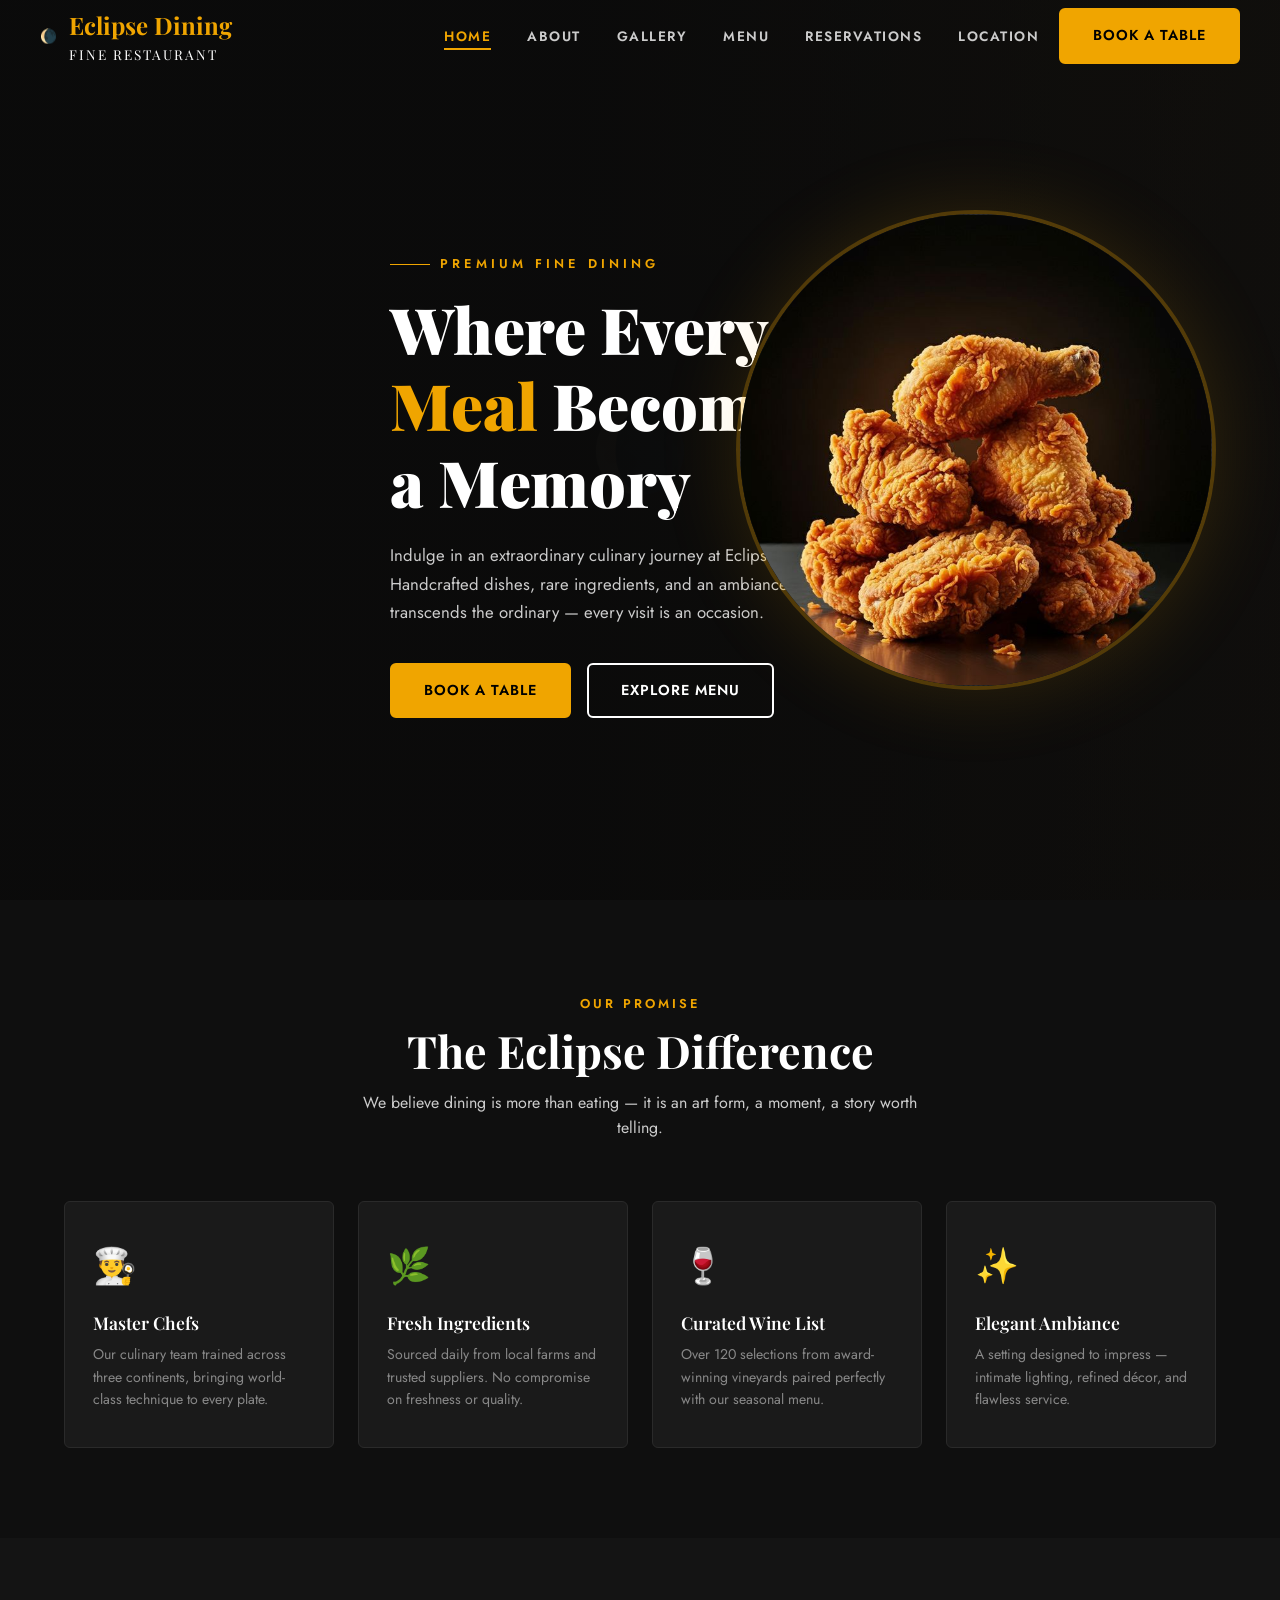
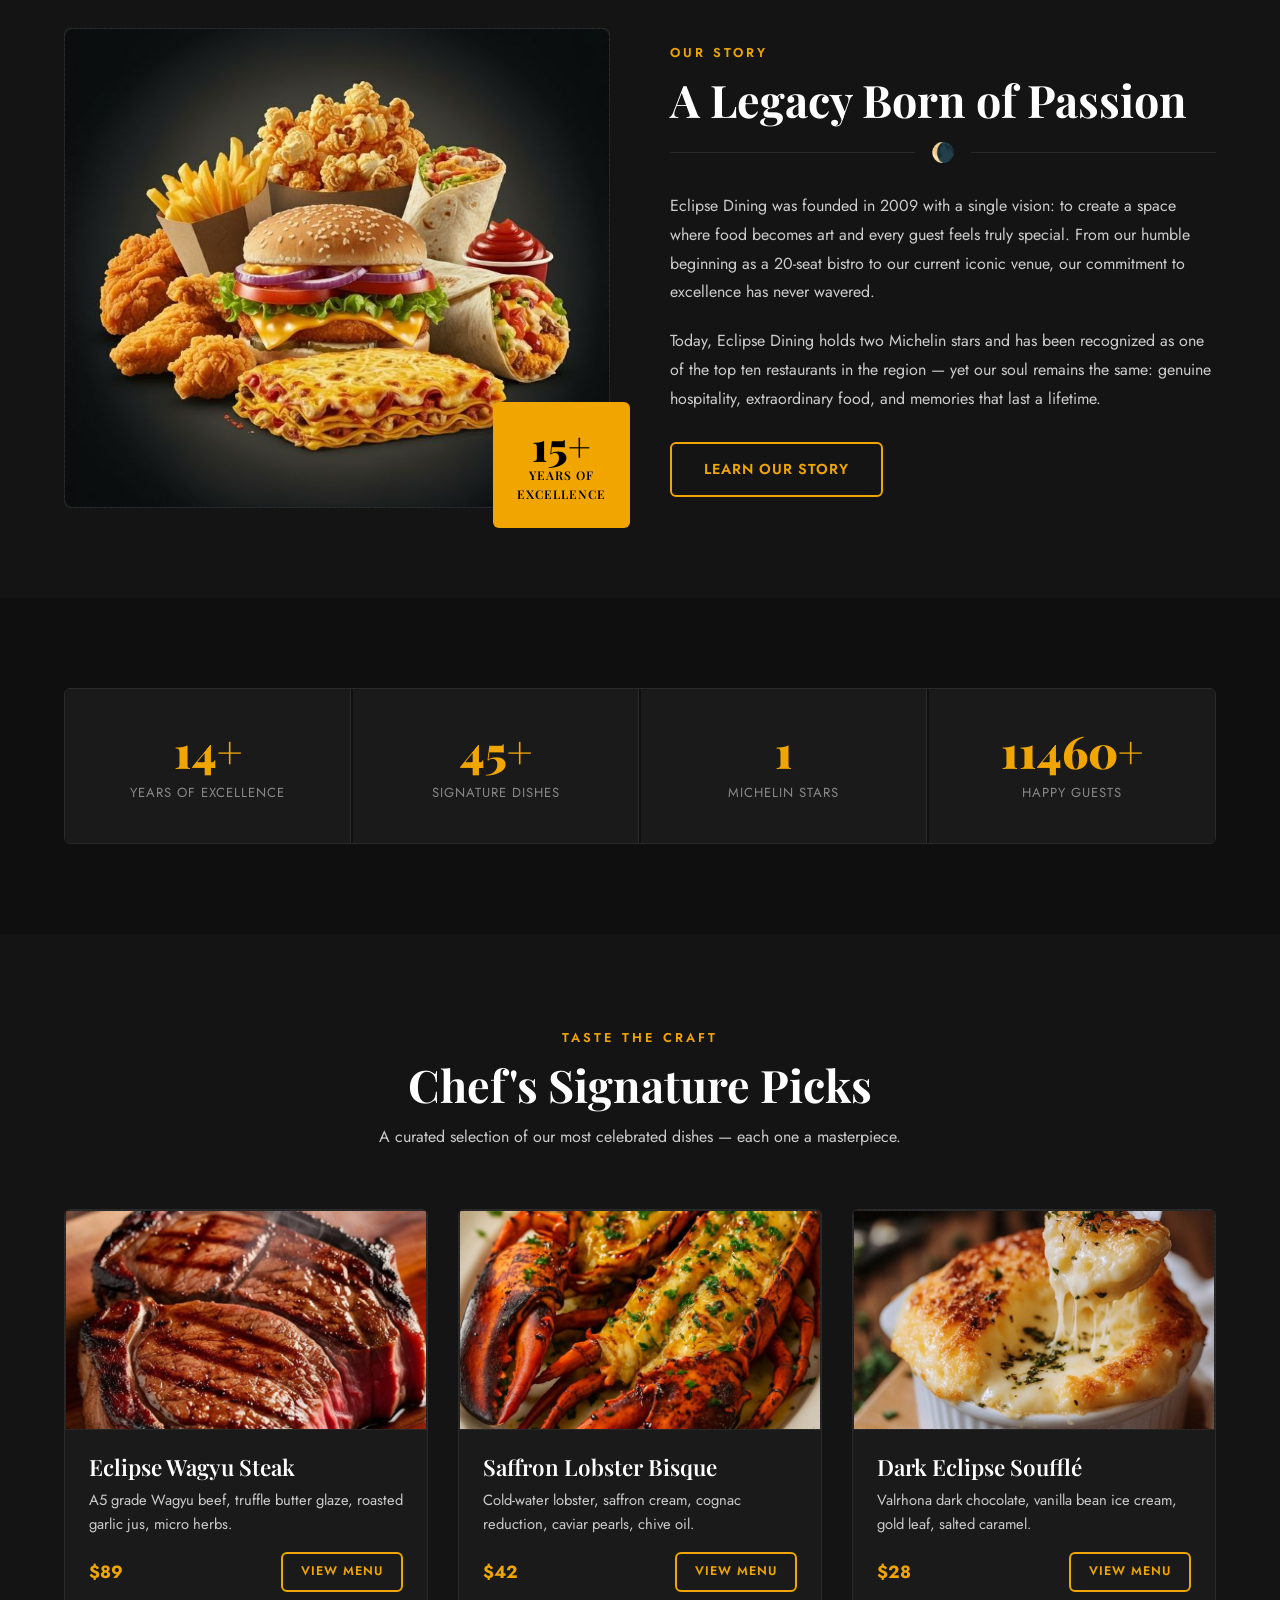
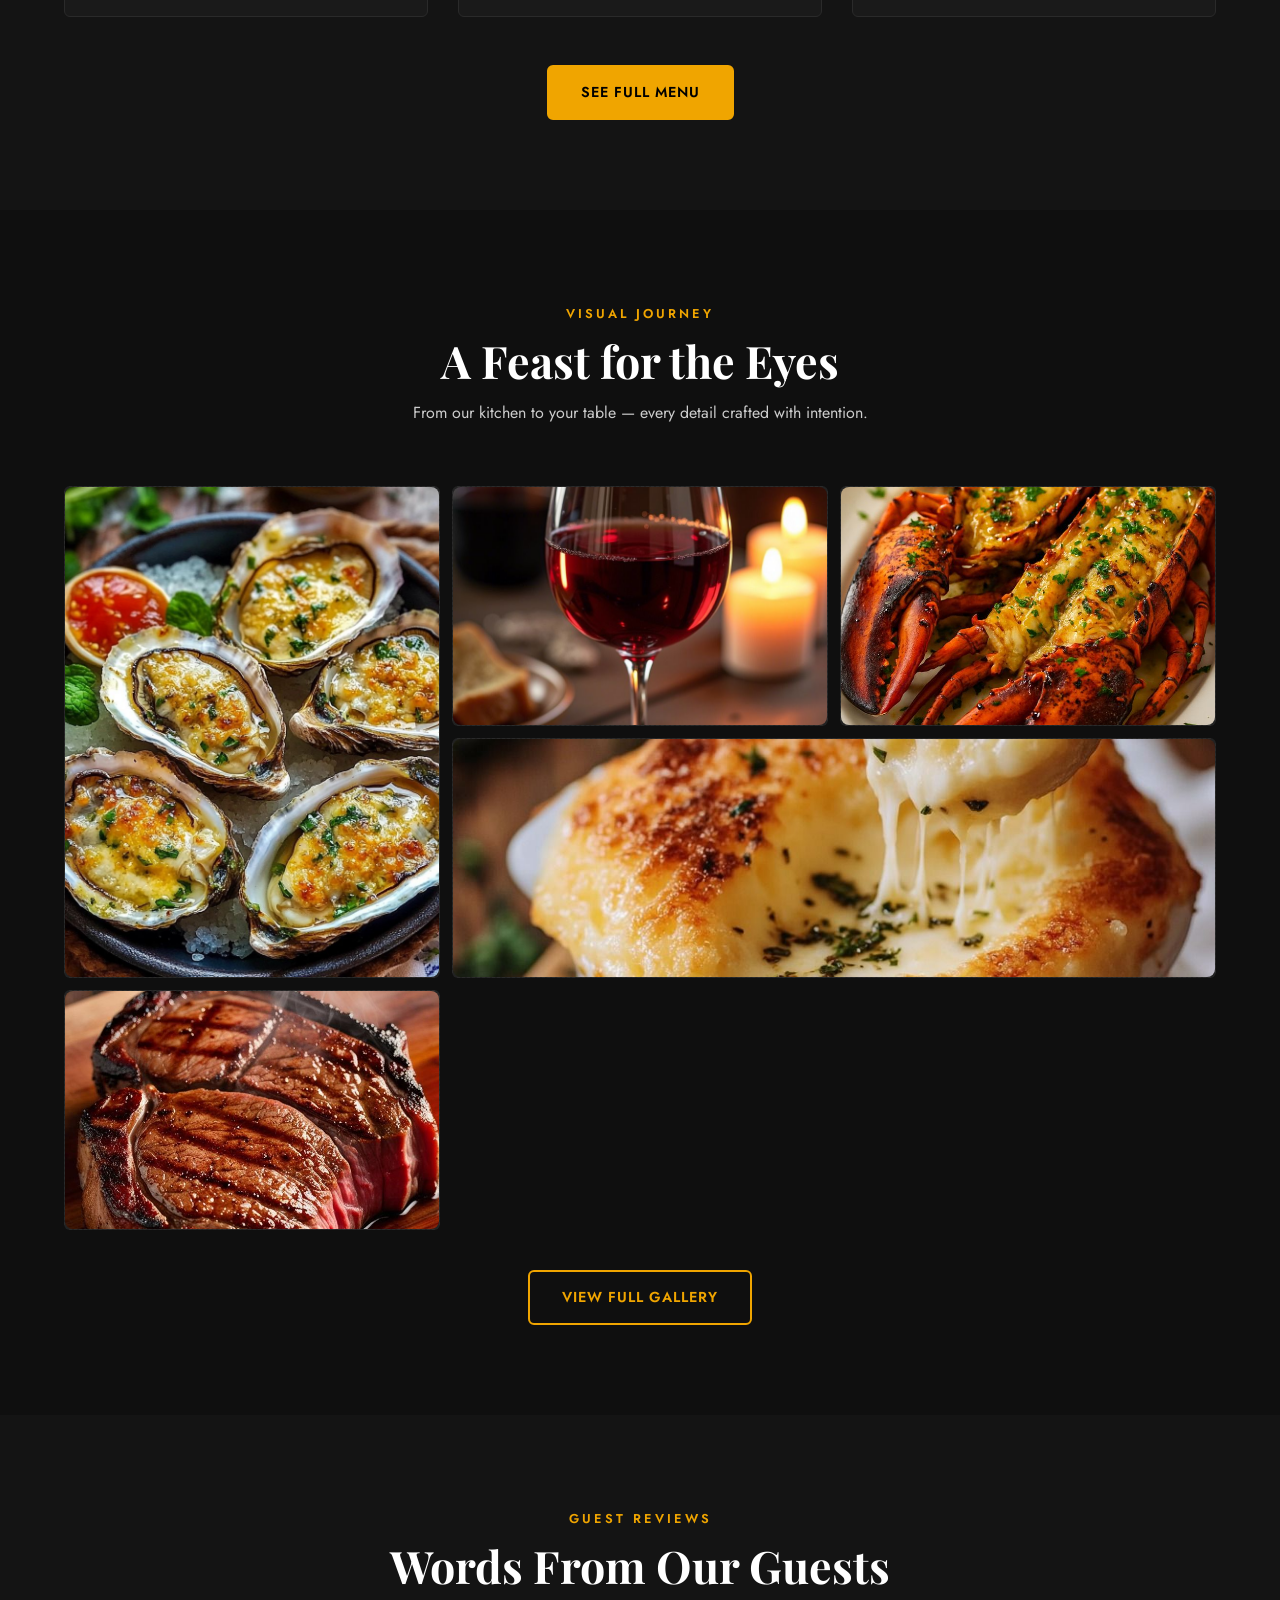
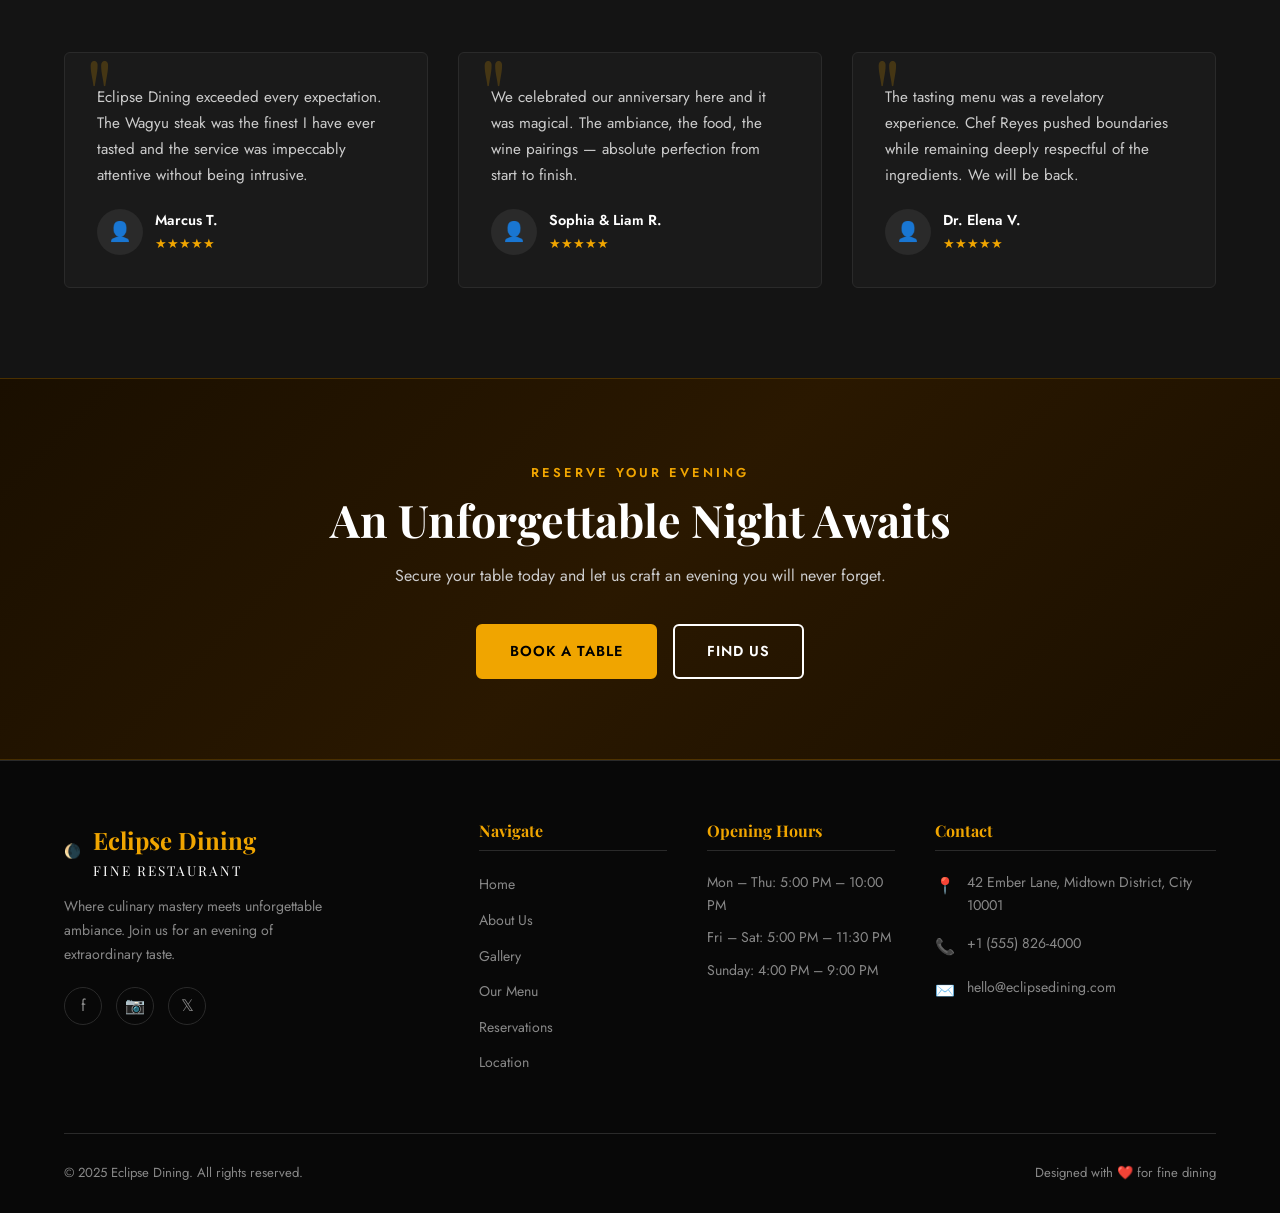
==== index.html @ 28f2796c "Add files via upload" ====
<!DOCTYPE html>
<html lang="en">
<head>
  <meta charset="UTF-8" />
  <meta name="viewport" content="width=device-width, initial-scale=1.0" />
  <title>Eclipse Dining — Fine Dining Experience</title>
  <link rel="stylesheet" href="style.css" />
</head>
<body>

  <!-- ── NAVBAR ── -->
  <nav class="navbar">
    <div class="nav-logo">
      <span class="nav-logo-icon">🌘</span>
      <div>
        Eclipse Dining
        <span>Fine Restaurant</span>
      </div>
    </div>
    <ul class="nav-links">
      <li><a href="index.html">Home</a></li>
      <li><a href="about.html">About</a></li>
      <li><a href="gallery.html">Gallery</a></li>
      <li><a href="menu.html">Menu</a></li>
      <li><a href="reservation.html">Reservations</a></li>
      <li><a href="location.html">Location</a></li>
    </ul>
    <a href="reservation.html" class="btn btn-primary nav-cta">Book a Table</a>
    <button class="hamburger" aria-label="Menu">
      <span></span><span></span><span></span>
    </button>
  </nav>

  <!-- Mobile Menu -->
  <div class="mobile-menu">
    <a href="index.html">Home</a>
    <a href="about.html">About Us</a>
    <a href="gallery.html">Gallery</a>
    <a href="menu.html">Menu</a>
    <a href="reservation.html">Reservations</a>
    <a href="location.html">Location & Hours</a>
  </div>

  <!-- ── HERO ── -->
  <section class="hero">
    <div class="hero-bg-placeholder">🌘</div>
    <div class="hero-bg"></div>
    <div class="container">
      <div class="hero-content">
        <div class="hero-tag">Premium Fine Dining</div>
        <h1>
          Where Every<br>
          <em>Meal</em> Becomes<br>
          a Memory
        </h1>
        <p>
          Indulge in an extraordinary culinary journey at Eclipse Dining.
          Handcrafted dishes, rare ingredients, and an ambiance that transcends
          the ordinary — every visit is an occasion.
        </p>
        <div class="hero-btns">
          <a href="reservation.html" class="btn btn-primary">Book a Table</a>
          <a href="menu.html" class="btn btn-outline">Explore Menu</a>
        </div>
      </div>
    </div>
    <!-- Hero food image placeholder -->
    <div class="hero-food-img">
      <div class="img-placeholder">
        <img src="Images/6Pc Wings.jpg" alt="Hero Food Image" style="width:100%;height:100%;object-fit:cover;border-radius:8px;">
      </div>
    </div>
  </section>

  <!-- ── WHY CHOOSE US ── -->
  <section class="section">
    <div class="container">
      <div class="section-header">
        <span class="section-tag">Our Promise</span>
        <h2>The Eclipse Difference</h2>
        <p>We believe dining is more than eating — it is an art form, a moment, a story worth telling.</p>
      </div>
      <div class="grid-4">
        <div class="feature-box fade-in" data-delay="0">
          <div class="feature-icon">👨‍🍳</div>
          <h3>Master Chefs</h3>
          <p>Our culinary team trained across three continents, bringing world-class technique to every plate.</p>
        </div>
        <div class="feature-box fade-in" data-delay="100">
          <div class="feature-icon">🌿</div>
          <h3>Fresh Ingredients</h3>
          <p>Sourced daily from local farms and trusted suppliers. No compromise on freshness or quality.</p>
        </div>
        <div class="feature-box fade-in" data-delay="200">
          <div class="feature-icon">🍷</div>
          <h3>Curated Wine List</h3>
          <p>Over 120 selections from award-winning vineyards paired perfectly with our seasonal menu.</p>
        </div>
        <div class="feature-box fade-in" data-delay="300">
          <div class="feature-icon">✨</div>
          <h3>Elegant Ambiance</h3>
          <p>A setting designed to impress — intimate lighting, refined décor, and flawless service.</p>
        </div>
      </div>
    </div>
  </section>

  <!-- ── ABOUT STRIP ── -->
  <section class="section section-alt">
    <div class="container">
      <div class="grid-2">
        <div class="about-img-wrap fade-in">
          <div class="about-img-main">
            <div class="img-placeholder" style="height:100%;">
              <img src="Images/download.jpg" alt="Our Story Image" style="width:100%;height:100%;object-fit:cover;border-radius:8px;">
            </div>
          </div>
          <div class="about-img-badge">
            <div class="num">15+</div>
            <div class="lbl">Years of<br>Excellence</div>
          </div>
        </div>
        <div class="fade-in" data-delay="150">
          <span class="section-tag">Our Story</span>
          <h2>A Legacy Born of Passion</h2>
          <div class="divider"><div class="divider-line"></div><div class="divider-icon">🌘</div><div class="divider-line"></div></div>
          <p style="color:var(--text-light);margin-bottom:20px;line-height:1.8;">
            Eclipse Dining was founded in 2009 with a single vision: to create a space where food
            becomes art and every guest feels truly special. From our humble beginning as a 20-seat
            bistro to our current iconic venue, our commitment to excellence has never wavered.
          </p>
          <p style="color:var(--text-light);margin-bottom:28px;line-height:1.8;">
            Today, Eclipse Dining holds two Michelin stars and has been recognized as one of the
            top ten restaurants in the region — yet our soul remains the same: genuine hospitality,
            extraordinary food, and memories that last a lifetime.
          </p>
          <a href="about.html" class="btn btn-accent-outline">Learn Our Story</a>
        </div>
      </div>
    </div>
  </section>

  <!-- ── STATS ── -->
  <section class="section">
    <div class="container">
      <div class="stats-row">
        <div class="stat-box">
          <div class="stat-num" data-count="15" data-suffix="+">0+</div>
          <div class="stat-label">Years of Excellence</div>
        </div>
        <div class="stat-box">
          <div class="stat-num" data-count="48" data-suffix="+">0+</div>
          <div class="stat-label">Signature Dishes</div>
        </div>
        <div class="stat-box">
          <div class="stat-num" data-count="2">0</div>
          <div class="stat-label">Michelin Stars</div>
        </div>
        <div class="stat-box">
          <div class="stat-num" data-count="12000" data-suffix="+">0+</div>
          <div class="stat-label">Happy Guests</div>
        </div>
      </div>
    </div>
  </section>

  <!-- ── FEATURED MENU ── -->
  <section class="section section-alt">
    <div class="container">
      <div class="section-header">
        <span class="section-tag">Taste the Craft</span>
        <h2>Chef's Signature Picks</h2>
        <p>A curated selection of our most celebrated dishes — each one a masterpiece.</p>
      </div>
      <div class="grid-3">
        <!-- Card 1 -->
        <div class="card fade-in">
          <div class="card-img">
            <div class="img-placeholder">
              <img src="Images/steak.jpg" alt="Wagyu steak" style="width:100%;height:100%;object-fit:cover;" />
            </div>
          </div>
          <div class="card-body">
            <h3>Eclipse Wagyu Steak</h3>
            <p>A5 grade Wagyu beef, truffle butter glaze, roasted garlic jus, micro herbs.</p>
            <div style="display:flex;justify-content:space-between;align-items:center;margin-top:16px;">
              <span style="color:var(--accent);font-weight:700;font-size:1.1rem;">$89</span>
              <a href="menu.html" class="btn btn-accent-outline" style="padding:8px 18px;font-size:0.78rem;">View Menu</a>
            </div>
          </div>
        </div>
        <!-- Card 2 -->
        <div class="card fade-in" data-delay="100">
          <div class="card-img">
            <div class="img-placeholder">
              <img src="Images/lobster.jpg" alt="Lobster bisque" style="width:100%;height:100%;object-fit:cover;" />
            </div>
          </div>
          <div class="card-body">
            <h3>Saffron Lobster Bisque</h3>
            <p>Cold-water lobster, saffron cream, cognac reduction, caviar pearls, chive oil.</p>
            <div style="display:flex;justify-content:space-between;align-items:center;margin-top:16px;">
              <span style="color:var(--accent);font-weight:700;font-size:1.1rem;">$42</span>
              <a href="menu.html" class="btn btn-accent-outline" style="padding:8px 18px;font-size:0.78rem;">View Menu</a>
            </div>
          </div>
        </div>
        <!-- Card 3 -->
        <div class="card fade-in" data-delay="200">
          <div class="card-img">
            <div class="img-placeholder">
              <img src="Images/souffle.jpg" alt="Chocolate soufflé" style="width:100%;height:100%;object-fit:cover;" />
            </div>
          </div>
          <div class="card-body">
            <h3>Dark Eclipse Soufflé</h3>
            <p>Valrhona dark chocolate, vanilla bean ice cream, gold leaf, salted caramel.</p>
            <div style="display:flex;justify-content:space-between;align-items:center;margin-top:16px;">
              <span style="color:var(--accent);font-weight:700;font-size:1.1rem;">$28</span>
              <a href="menu.html" class="btn btn-accent-outline" style="padding:8px 18px;font-size:0.78rem;">View Menu</a>
            </div>
          </div>
        </div>
      </div>
      <div style="text-align:center;margin-top:48px;">
        <a href="menu.html" class="btn btn-primary">See Full Menu</a>
      </div>
    </div>
  </section>

  <!-- ── GALLERY PREVIEW ── -->
  <section class="section">
    <div class="container">
      <div class="section-header">
        <span class="section-tag">Visual Journey</span>
        <h2>A Feast for the Eyes</h2>
        <p>From our kitchen to your table — every detail crafted with intention.</p>
      </div>
      <div class="gallery-grid">
        <div class="gallery-item tall">
          <div class="img-placeholder">
            <img src="Images/Oyster.jpg" alt="Gallery Image 1" style="width:100%;height:100%;object-fit:cover;border-radius:8px;">
          </div>
          <div class="gallery-overlay"></div>
        </div>
        <div class="gallery-item">
          <div class="img-placeholder">
            <img src="Images/wine.jpg" alt="Gallery Image 2" style="width:100%;height:100%;object-fit:cover;border-radius:8px;">
          </div>
          <div class="gallery-overlay"></div>
        </div>
        <div class="gallery-item">
          <div class="img-placeholder">
            <img src="Images/lobster.jpg" alt="Gallery Image 3" style="width:100%;height:100%;object-fit:cover;border-radius:8px;">
          </div>
          <div class="gallery-overlay"></div>
        </div>
        <div class="gallery-item wide">
          <div class="img-placeholder">
           <img src="Images/souffle.jpg" alt="Gallery Image 4" style="width:100%;height:100%;object-fit:cover;border-radius:8px;"> 
          </div>
          <div class="gallery-overlay"></div>
        </div>
        <div class="gallery-item">
          <div class="img-placeholder">
            <img src="Images/steak.jpg" alt="Gallery Image 5" style="width:100%;height:100%;object-fit:cover;border-radius:8px;">
          </div>
          <div class="gallery-overlay"></div>
        </div>
      </div>
      <div style="text-align:center;margin-top:40px;">
        <a href="gallery.html" class="btn btn-accent-outline">View Full Gallery</a>
      </div>
    </div>
  </section>

  <!-- ── TESTIMONIALS ── -->
  <section class="section section-alt">
    <div class="container">
      <div class="section-header">
        <span class="section-tag">Guest Reviews</span>
        <h2>Words From Our Guests</h2>
      </div>
      <div class="grid-3">
        <div class="testimonial-card fade-in">
          <p class="testimonial-text">
            Eclipse Dining exceeded every expectation. The Wagyu steak was the finest
            I have ever tasted and the service was impeccably attentive without being intrusive.
          </p>
          <div class="testimonial-author">
            <div class="testimonial-avatar">👤</div>
            <div>
              <div class="testimonial-name">Marcus T.</div>
              <div class="testimonial-stars">★★★★★</div>
            </div>
          </div>
        </div>
        <div class="testimonial-card fade-in" data-delay="100">
          <p class="testimonial-text">
            We celebrated our anniversary here and it was magical. The ambiance, the food,
            the wine pairings — absolute perfection from start to finish.
          </p>
          <div class="testimonial-author">
            <div class="testimonial-avatar">👤</div>
            <div>
              <div class="testimonial-name">Sophia & Liam R.</div>
              <div class="testimonial-stars">★★★★★</div>
            </div>
          </div>
        </div>
        <div class="testimonial-card fade-in" data-delay="200">
          <p class="testimonial-text">
            The tasting menu was a revelatory experience. Chef Reyes pushed boundaries
            while remaining deeply respectful of the ingredients. We will be back.
          </p>
          <div class="testimonial-author">
            <div class="testimonial-avatar">👤</div>
            <div>
              <div class="testimonial-name">Dr. Elena V.</div>
              <div class="testimonial-stars">★★★★★</div>
            </div>
          </div>
        </div>
      </div>
    </div>
  </section>

  <!-- ── CTA BANNER ── -->
  <section class="cta-banner">
    <div class="container">
      <span class="section-tag">Reserve Your Evening</span>
      <h2>An Unforgettable Night Awaits</h2>
      <p>Secure your table today and let us craft an evening you will never forget.</p>
      <div style="display:flex;gap:16px;justify-content:center;flex-wrap:wrap;">
        <a href="reservation.html" class="btn btn-primary">Book a Table</a>
        <a href="location.html" class="btn btn-outline">Find Us</a>
      </div>
    </div>
  </section>

  <!-- ── FOOTER ── -->
  <footer class="footer">
    <div class="container">
      <div class="footer-grid">
        <div class="footer-brand">
          <div class="nav-logo" style="margin-bottom:0;">
            <span class="nav-logo-icon">🌘</span>
            <div>Eclipse Dining<span>Fine Restaurant</span></div>
          </div>
          <p>Where culinary mastery meets unforgettable ambiance. Join us for an evening of extraordinary taste.</p>
          <div class="social-links" style="margin-top:20px;">
            <a class="social-link" href="#" title="Facebook">f</a>
            <a class="social-link" href="#" title="Instagram">📷</a>
            <a class="social-link" href="#" title="Twitter">𝕏</a>
          </div>
        </div>
        <div class="footer-col">
          <h4>Navigate</h4>
          <ul>
            <li><a href="index.html">Home</a></li>
            <li><a href="about.html">About Us</a></li>
            <li><a href="gallery.html">Gallery</a></li>
            <li><a href="menu.html">Our Menu</a></li>
            <li><a href="reservation.html">Reservations</a></li>
            <li><a href="location.html">Location</a></li>
          </ul>
        </div>
        <div class="footer-col">
          <h4>Opening Hours</h4>
          <ul>
            <li style="color:var(--text-muted);font-size:0.88rem;margin-bottom:10px;">Mon – Thu: 5:00 PM – 10:00 PM</li>
            <li style="color:var(--text-muted);font-size:0.88rem;margin-bottom:10px;">Fri – Sat: 5:00 PM – 11:30 PM</li>
            <li style="color:var(--text-muted);font-size:0.88rem;margin-bottom:10px;">Sunday: 4:00 PM – 9:00 PM</li>
          </ul>
        </div>
        <div class="footer-col">
          <h4>Contact</h4>
          <div class="footer-contact-item">
            <span class="footer-contact-icon">📍</span>
            <span>42 Ember Lane, Midtown District, City 10001</span>
          </div>
          <div class="footer-contact-item">
            <span class="footer-contact-icon">📞</span>
            <span>+1 (555) 826-4000</span>
          </div>
          <div class="footer-contact-item">
            <span class="footer-contact-icon">✉️</span>
            <span>hello@eclipsedining.com</span>
          </div>
        </div>
      </div>
      <div class="footer-bottom">
        <span>© 2025 Eclipse Dining. All rights reserved.</span>
        <span>Designed with ❤️ for fine dining</span>
      </div>
    </div>
  </footer>

  <button class="back-to-top" title="Back to top">↑</button>
  <script src="main.js"></script>
</body>
</html>
---- style.css ----
/* =============================================
   ECLIPSE DINING — Central Stylesheet
   Color Palette inspired by reference image:
   Dark bg, amber/gold accent, white text
   ============================================= */

@import url('https://fonts.googleapis.com/css2?family=Playfair+Display:wght@400;600;700;900&family=Jost:wght@300;400;500;600&display=swap');

/* ── CSS Variables ── */
:root {
  --bg-dark:     #0f0f0f;
  --bg-card:     #1a1a1a;
  --bg-section:  #141414;
  --accent:      #f0a500;
  --accent-dark: #c8850a;
  --accent-light:#ffd166;
  --text-white:  #ffffff;
  --text-light:  #cccccc;
  --text-muted:  #888888;
  --border:      #2a2a2a;
  --nav-height:  72px;
  --radius:      6px;
  --shadow:      0 8px 32px rgba(0,0,0,0.5);
}

/* ── Reset & Base ── */
*, *::before, *::after { box-sizing: border-box; margin: 0; padding: 0; }

html { scroll-behavior: smooth; }

body {
  font-family: 'Jost', sans-serif;
  background: var(--bg-dark);
  color: var(--text-white);
  line-height: 1.6;
  overflow-x: hidden;
}

img { display: block; width: 100%; object-fit: cover; }
a  { text-decoration: none; color: inherit; }
ul { list-style: none; }

/* ── Typography ── */
h1, h2, h3, h4 { font-family: 'Playfair Display', serif; line-height: 1.2; }
h1 { font-size: clamp(2.2rem, 5vw, 4rem); font-weight: 900; }
h2 { font-size: clamp(1.8rem, 3.5vw, 2.8rem); font-weight: 700; }
h3 { font-size: 1.4rem; font-weight: 600; }

.section-tag {
  display: inline-block;
  color: var(--accent);
  font-size: 0.8rem;
  font-weight: 600;
  letter-spacing: 3px;
  text-transform: uppercase;
  margin-bottom: 0.6rem;
}

/* ── Layout Utilities ── */
.container { max-width: 1200px; margin: 0 auto; padding: 0 24px; }
.section    { padding: 90px 0; }
.section-alt { background: var(--bg-section); }

.grid-2 { display: grid; grid-template-columns: 1fr 1fr; gap: 60px; align-items: center; }
.grid-3 { display: grid; grid-template-columns: repeat(3, 1fr); gap: 30px; }
.grid-4 { display: grid; grid-template-columns: repeat(4, 1fr); gap: 24px; }

/* ── Buttons ── */
.btn {
  display: inline-flex;
  align-items: center;
  gap: 8px;
  padding: 14px 32px;
  border-radius: var(--radius);
  font-family: 'Jost', sans-serif;
  font-weight: 600;
  font-size: 0.9rem;
  letter-spacing: 1px;
  text-transform: uppercase;
  cursor: pointer;
  transition: all 0.3s ease;
  border: 2px solid transparent;
}

.btn-primary {
  background: var(--accent);
  color: #000;
  border-color: var(--accent);
}
.btn-primary:hover {
  background: var(--accent-dark);
  border-color: var(--accent-dark);
  transform: translateY(-2px);
  box-shadow: 0 6px 20px rgba(240,165,0,0.35);
}

.btn-outline {
  background: transparent;
  color: var(--text-white);
  border-color: var(--text-white);
}
.btn-outline:hover {
  background: var(--text-white);
  color: #000;
  transform: translateY(-2px);
}

.btn-accent-outline {
  background: transparent;
  color: var(--accent);
  border-color: var(--accent);
}
.btn-accent-outline:hover {
  background: var(--accent);
  color: #000;
  transform: translateY(-2px);
}

/* ── Navbar ── */
.navbar {
  position: fixed;
  top: 0; left: 0; right: 0;
  z-index: 1000;
  height: var(--nav-height);
  display: flex;
  align-items: center;
  padding: 0 40px;
  transition: background 0.4s ease, box-shadow 0.4s ease;
}

.navbar.scrolled {
  background: rgba(10,10,10,0.96);
  box-shadow: 0 2px 20px rgba(0,0,0,0.6);
  backdrop-filter: blur(12px);
}

.nav-logo {
  display: flex;
  align-items: center;
  gap: 10px;
  font-family: 'Playfair Display', serif;
  font-size: 1.5rem;
  font-weight: 700;
  color: var(--accent);
  margin-right: auto;
}
.nav-logo span { color: var(--text-white); font-weight: 300; font-size: 0.85rem; display: block; letter-spacing: 2px; text-transform: uppercase; }
.nav-logo-icon { font-size: 1.6rem; }

.nav-links {
  display: flex;
  align-items: center;
  gap: 36px;
}

.nav-links a {
  font-size: 0.85rem;
  font-weight: 600;
  letter-spacing: 1.5px;
  text-transform: uppercase;
  color: var(--text-light);
  position: relative;
  transition: color 0.2s;
}
.nav-links a::after {
  content: '';
  position: absolute;
  bottom: -4px; left: 0;
  width: 0; height: 2px;
  background: var(--accent);
  transition: width 0.3s ease;
}
.nav-links a:hover,
.nav-links a.active { color: var(--accent); }
.nav-links a:hover::after,
.nav-links a.active::after { width: 100%; }

.nav-cta { margin-left: 20px; }

/* Hamburger */
.hamburger {
  display: none;
  flex-direction: column;
  gap: 5px;
  cursor: pointer;
  padding: 6px;
  margin-left: auto;
}
.hamburger span {
  display: block;
  width: 26px; height: 2px;
  background: var(--text-white);
  transition: all 0.3s;
}
.hamburger.open span:nth-child(1) { transform: translateY(7px) rotate(45deg); }
.hamburger.open span:nth-child(2) { opacity: 0; }
.hamburger.open span:nth-child(3) { transform: translateY(-7px) rotate(-45deg); }

.mobile-menu {
  display: none;
  position: fixed;
  top: var(--nav-height); left: 0; right: 0;
  background: rgba(10,10,10,0.97);
  backdrop-filter: blur(12px);
  padding: 24px 40px;
  flex-direction: column;
  gap: 20px;
  z-index: 999;
  border-top: 1px solid var(--border);
}
.mobile-menu.open { display: flex; }
.mobile-menu a {
  font-size: 1rem;
  font-weight: 600;
  letter-spacing: 1.5px;
  text-transform: uppercase;
  color: var(--text-light);
  padding: 8px 0;
  border-bottom: 1px solid var(--border);
  transition: color 0.2s;
}
.mobile-menu a:hover { color: var(--accent); }

/* ── Hero ── */
.hero {
  min-height: 100vh;
  display: flex;
  align-items: center;
  position: relative;
  overflow: hidden;
}

.hero-bg {
  position: absolute;
  inset: 0;
  background: linear-gradient(to right, rgba(10,10,10,0.92) 45%, rgba(10,10,10,0.3) 100%);
  z-index: 1;
}

.hero-bg-img {
  position: absolute;
  inset: 0;
  background: #1a1a1a;
  z-index: 0;
}

/* Placeholder for hero background image */
.hero-bg-placeholder {
  position: absolute;
  inset: 0;
  background: linear-gradient(135deg, #1a1a1a 0%, #2a1a00 50%, #1a0f00 100%);
  display: flex;
  align-items: center;
  justify-content: center;
  font-size: 5rem;
  opacity: 0.15;
}

.hero-content {
  position: relative;
  z-index: 2;
  padding-top: var(--nav-height);
  max-width: 620px;
}

.hero-tag {
  color: var(--accent);
  font-size: 0.8rem;
  font-weight: 600;
  letter-spacing: 4px;
  text-transform: uppercase;
  margin-bottom: 16px;
  display: flex;
  align-items: center;
  gap: 10px;
}
.hero-tag::before {
  content: '';
  display: block;
  width: 40px; height: 1px;
  background: var(--accent);
}

.hero h1 { margin-bottom: 20px; }
.hero h1 em { color: var(--accent); font-style: normal; }

.hero p {
  color: var(--text-light);
  font-size: 1.05rem;
  margin-bottom: 36px;
  line-height: 1.7;
  max-width: 500px;
}

.hero-btns { display: flex; gap: 16px; flex-wrap: wrap; }

.hero-food-img {
  position: absolute;
  right: 5%;
  top: 50%;
  transform: translateY(-50%);
  z-index: 2;
  width: min(480px, 40vw);
  aspect-ratio: 1;
  border-radius: 50%;
  overflow: hidden;
  border: 4px solid rgba(240,165,0,0.3);
  box-shadow: 0 0 80px rgba(240,165,0,0.15);
}

/* Image Placeholder Utility */
.img-placeholder {
  background: #222;
  display: flex;
  flex-direction: column;
  align-items: center;
  justify-content: center;
  gap: 10px;
  color: var(--text-muted);
  font-size: 0.8rem;
  letter-spacing: 1px;
  text-transform: uppercase;
  width: 100%;
  height: 100%;
  min-height: 200px;
  border: 1px dashed var(--border);
}
.img-placeholder span { font-size: 2.5rem; }

/* ── Section Headers ── */
.section-header { text-align: center; margin-bottom: 60px; }
.section-header p { color: var(--text-light); margin-top: 12px; max-width: 560px; margin-left: auto; margin-right: auto; }

/* ── Cards ── */
.card {
  background: var(--bg-card);
  border: 1px solid var(--border);
  border-radius: var(--radius);
  overflow: hidden;
  transition: transform 0.3s ease, box-shadow 0.3s ease, border-color 0.3s ease;
}
.card:hover {
  transform: translateY(-6px);
  box-shadow: var(--shadow);
  border-color: rgba(240,165,0,0.3);
}

.card-img { height: 220px; overflow: hidden; }
.card-img img, .card-img .img-placeholder { height: 100%; transition: transform 0.4s ease; }
.card:hover .card-img img { transform: scale(1.07); }

.card-body { padding: 24px; }
.card-body h3 { margin-bottom: 8px; }
.card-body p  { color: var(--text-light); font-size: 0.92rem; }

/* ── Gallery Grid ── */
.gallery-grid {
  display: grid;
  grid-template-columns: repeat(3, 1fr);
  grid-auto-rows: 240px;
  gap: 12px;
}
.gallery-item { overflow: hidden; border-radius: var(--radius); cursor: pointer; position: relative; }
.gallery-item img, .gallery-item .img-placeholder { height: 100%; transition: transform 0.4s ease; }
.gallery-item:hover img { transform: scale(1.08); }
.gallery-item.tall { grid-row: span 2; }
.gallery-item.wide { grid-column: span 2; }

.gallery-overlay {
  position: absolute;
  inset: 0;
  background: rgba(240,165,0,0);
  display: flex;
  align-items: center;
  justify-content: center;
  font-size: 2rem;
  transition: background 0.3s;
}
.gallery-item:hover .gallery-overlay { background: rgba(240,165,0,0.15); }

/* ── Menu Tabs ── */
.menu-tabs {
  display: flex;
  justify-content: center;
  gap: 12px;
  flex-wrap: wrap;
  margin-bottom: 48px;
}
.menu-tab {
  padding: 10px 28px;
  border-radius: 40px;
  font-size: 0.85rem;
  font-weight: 600;
  letter-spacing: 1px;
  text-transform: uppercase;
  cursor: pointer;
  border: 2px solid var(--border);
  color: var(--text-muted);
  background: transparent;
  transition: all 0.3s;
}
.menu-tab:hover, .menu-tab.active {
  border-color: var(--accent);
  color: var(--accent);
  background: rgba(240,165,0,0.08);
}

.menu-grid { display: none; grid-template-columns: 1fr 1fr; gap: 20px; }
.menu-grid.active { display: grid; }

.menu-item {
  background: var(--bg-card);
  border: 1px solid var(--border);
  border-radius: var(--radius);
  display: flex;
  gap: 16px;
  padding: 16px;
  align-items: flex-start;
  transition: border-color 0.3s;
}
.menu-item:hover { border-color: rgba(240,165,0,0.4); }

.menu-item-img {
  width: 90px;
  height: 90px;
  border-radius: var(--radius);
  overflow: hidden;
  flex-shrink: 0;
}
.menu-item-img .img-placeholder { min-height: unset; height: 100%; font-size: 0; }
.menu-item-img .img-placeholder span { font-size: 1.8rem; }

.menu-item-info { flex: 1; }
.menu-item-info h4 { font-family: 'Playfair Display', serif; font-size: 1rem; margin-bottom: 4px; }
.menu-item-info p  { font-size: 0.82rem; color: var(--text-muted); margin-bottom: 10px; }

.menu-item-footer { display: flex; align-items: center; justify-content: space-between; }
.menu-price { color: var(--accent); font-weight: 700; font-size: 1.05rem; }
.menu-badge {
  font-size: 0.72rem;
  font-weight: 600;
  letter-spacing: 1px;
  text-transform: uppercase;
  padding: 3px 10px;
  border-radius: 20px;
  background: rgba(240,165,0,0.15);
  color: var(--accent);
}

/* ── Stats Row ── */
.stats-row {
  display: grid;
  grid-template-columns: repeat(4, 1fr);
  gap: 2px;
  border: 1px solid var(--border);
  border-radius: var(--radius);
  overflow: hidden;
}
.stat-box {
  padding: 40px 20px;
  text-align: center;
  background: var(--bg-card);
}
.stat-box:not(:last-child) { border-right: 1px solid var(--border); }
.stat-num {
  font-family: 'Playfair Display', serif;
  font-size: 2.8rem;
  font-weight: 900;
  color: var(--accent);
  line-height: 1;
  margin-bottom: 8px;
}
.stat-label { color: var(--text-muted); font-size: 0.82rem; letter-spacing: 1px; text-transform: uppercase; }

/* ── Team / Chef Cards ── */
.chef-card { text-align: center; }
.chef-img {
  width: 180px; height: 180px;
  border-radius: 50%;
  overflow: hidden;
  margin: 0 auto 20px;
  border: 3px solid var(--accent);
}
.chef-name { font-family: 'Playfair Display', serif; font-size: 1.2rem; margin-bottom: 4px; }
.chef-role { color: var(--accent); font-size: 0.82rem; letter-spacing: 2px; text-transform: uppercase; }

/* ── Reservation Form ── */
.reservation-section {
  display: grid;
  grid-template-columns: 1fr 1fr;
  gap: 0;
  min-height: 600px;
}
.reservation-form-side {
  background: var(--bg-card);
  padding: 60px 50px;
}
.reservation-img-side { overflow: hidden; }
.reservation-img-side .img-placeholder { min-height: 100%; height: 100%; }

.form-group { margin-bottom: 24px; }
.form-group label {
  display: block;
  font-size: 0.8rem;
  font-weight: 600;
  letter-spacing: 1.5px;
  text-transform: uppercase;
  color: var(--text-muted);
  margin-bottom: 8px;
}
.form-group input,
.form-group select,
.form-group textarea {
  width: 100%;
  background: var(--bg-dark);
  border: 1px solid var(--border);
  border-radius: var(--radius);
  color: var(--text-white);
  font-family: 'Jost', sans-serif;
  font-size: 0.95rem;
  padding: 13px 16px;
  transition: border-color 0.3s;
  appearance: none;
}
.form-group input:focus,
.form-group select:focus,
.form-group textarea:focus {
  outline: none;
  border-color: var(--accent);
}
.form-group textarea { resize: vertical; min-height: 100px; }
.form-group select option { background: var(--bg-dark); }

.form-row { display: grid; grid-template-columns: 1fr 1fr; gap: 16px; }

/* ── Location / Hours ── */
.info-block { margin-bottom: 40px; }
.info-block h3 {
  font-family: 'Playfair Display', serif;
  color: var(--accent);
  margin-bottom: 16px;
  padding-bottom: 12px;
  border-bottom: 1px solid var(--border);
}
.hours-row {
  display: flex;
  justify-content: space-between;
  padding: 10px 0;
  border-bottom: 1px solid var(--border);
  font-size: 0.92rem;
}
.hours-row .day { color: var(--text-muted); }
.hours-row .time { color: var(--text-white); font-weight: 500; }
.hours-row .closed { color: #e05252; }

.map-placeholder {
  background: var(--bg-card);
  border: 1px solid var(--border);
  border-radius: var(--radius);
  height: 320px;
  display: flex;
  flex-direction: column;
  align-items: center;
  justify-content: center;
  gap: 12px;
  color: var(--text-muted);
  font-size: 0.85rem;
}
.map-placeholder .map-icon { font-size: 3rem; }

/* ── Testimonials ── */
.testimonial-card {
  background: var(--bg-card);
  border: 1px solid var(--border);
  border-radius: var(--radius);
  padding: 32px;
  position: relative;
}
.testimonial-card::before {
  content: '"';
  font-family: 'Playfair Display', serif;
  font-size: 6rem;
  color: var(--accent);
  opacity: 0.2;
  position: absolute;
  top: -10px; left: 20px;
  line-height: 1;
}
.testimonial-text { color: var(--text-light); font-size: 0.95rem; margin-bottom: 20px; line-height: 1.7; }
.testimonial-author { display: flex; align-items: center; gap: 12px; }
.testimonial-avatar {
  width: 46px; height: 46px;
  border-radius: 50%;
  overflow: hidden;
  background: var(--border);
  display: flex; align-items: center; justify-content: center;
  font-size: 1.2rem;
}
.testimonial-name  { font-weight: 600; font-size: 0.9rem; }
.testimonial-stars { color: var(--accent); font-size: 0.8rem; margin-top: 2px; }

/* ── Features / Why us ── */
.feature-box {
  padding: 36px 28px;
  background: var(--bg-card);
  border: 1px solid var(--border);
  border-radius: var(--radius);
  transition: border-color 0.3s, transform 0.3s;
}
.feature-box:hover { border-color: rgba(240,165,0,0.4); transform: translateY(-4px); }
.feature-icon { font-size: 2.2rem; margin-bottom: 18px; }
.feature-box h3 { margin-bottom: 10px; font-size: 1.1rem; }
.feature-box p  { color: var(--text-muted); font-size: 0.88rem; }

/* ── CTA Banner ── */
.cta-banner {
  background: linear-gradient(135deg, #1a0f00 0%, #2a1800 50%, #1a0f00 100%);
  border-top: 1px solid rgba(240,165,0,0.2);
  border-bottom: 1px solid rgba(240,165,0,0.2);
  text-align: center;
  padding: 80px 24px;
}
.cta-banner h2 { margin-bottom: 16px; }
.cta-banner p  { color: var(--text-light); margin-bottom: 36px; max-width: 500px; margin-left: auto; margin-right: auto; }

/* ── Footer ── */
.footer {
  background: #080808;
  border-top: 1px solid var(--border);
  padding: 60px 0 30px;
}
.footer-grid {
  display: grid;
  grid-template-columns: 2fr 1fr 1fr 1.5fr;
  gap: 40px;
  margin-bottom: 48px;
}
.footer-brand p { color: var(--text-muted); font-size: 0.88rem; margin-top: 14px; line-height: 1.7; max-width: 280px; }
.footer-col h4 {
  font-family: 'Playfair Display', serif;
  color: var(--accent);
  font-size: 1rem;
  margin-bottom: 20px;
  padding-bottom: 10px;
  border-bottom: 1px solid var(--border);
}
.footer-col ul li { margin-bottom: 10px; }
.footer-col ul a { color: var(--text-muted); font-size: 0.88rem; transition: color 0.2s; }
.footer-col ul a:hover { color: var(--accent); }

.footer-contact-item {
  display: flex;
  gap: 12px;
  align-items: flex-start;
  margin-bottom: 16px;
  color: var(--text-muted);
  font-size: 0.88rem;
}
.footer-contact-icon { color: var(--accent); font-size: 1rem; margin-top: 2px; flex-shrink: 0; }

.footer-bottom {
  border-top: 1px solid var(--border);
  padding-top: 28px;
  display: flex;
  justify-content: space-between;
  align-items: center;
  flex-wrap: wrap;
  gap: 12px;
  color: var(--text-muted);
  font-size: 0.82rem;
}

.social-links { display: flex; gap: 14px; }
.social-link {
  width: 38px; height: 38px;
  border-radius: 50%;
  border: 1px solid var(--border);
  display: flex; align-items: center; justify-content: center;
  font-size: 1rem;
  color: var(--text-muted);
  transition: all 0.3s;
}
.social-link:hover { border-color: var(--accent); color: var(--accent); }

/* ── Page Hero (inner pages) ── */
.page-hero {
  padding: calc(var(--nav-height) + 60px) 0 60px;
  text-align: center;
  background: linear-gradient(to bottom, #151515 0%, var(--bg-dark) 100%);
  border-bottom: 1px solid var(--border);
  position: relative;
  overflow: hidden;
}
.page-hero::before {
  content: '';
  position: absolute;
  inset: 0;
  background: radial-gradient(ellipse at center top, rgba(240,165,0,0.06) 0%, transparent 70%);
}
.page-hero .breadcrumb {
  display: flex;
  justify-content: center;
  gap: 8px;
  font-size: 0.82rem;
  color: var(--text-muted);
  margin-bottom: 16px;
}
.page-hero .breadcrumb a { color: var(--accent); }
.page-hero .breadcrumb span { color: var(--text-muted); }
.page-hero p { color: var(--text-light); margin-top: 12px; }

/* ── Divider ── */
.divider {
  display: flex;
  align-items: center;
  gap: 16px;
  margin: 10px 0 24px;
}
.divider-line { flex: 1; height: 1px; background: var(--border); }
.divider-icon { color: var(--accent); font-size: 1.2rem; }

/* ── Notification Toast ── */
.toast {
  position: fixed;
  bottom: 30px; right: 30px;
  background: var(--bg-card);
  border: 1px solid var(--accent);
  border-radius: var(--radius);
  padding: 16px 24px;
  display: flex;
  align-items: center;
  gap: 12px;
  font-size: 0.9rem;
  box-shadow: var(--shadow);
  z-index: 9999;
  transform: translateY(100px);
  opacity: 0;
  transition: all 0.4s ease;
}
.toast.show { transform: translateY(0); opacity: 1; }
.toast-icon { font-size: 1.4rem; }
.toast-close { margin-left: 12px; cursor: pointer; color: var(--text-muted); font-size: 1.1rem; }

/* ── Back to top ── */
.back-to-top {
  position: fixed;
  bottom: 30px; right: 30px;
  width: 44px; height: 44px;
  background: var(--accent);
  color: #000;
  border-radius: 50%;
  display: flex; align-items: center; justify-content: center;
  font-size: 1.1rem;
  cursor: pointer;
  opacity: 0;
  pointer-events: none;
  transition: opacity 0.3s, transform 0.3s;
  z-index: 900;
  border: none;
}
.back-to-top.visible { opacity: 1; pointer-events: all; }
.back-to-top:hover { transform: translateY(-3px); }

/* ── About Page Specifics ── */
.about-img-wrap {
  position: relative;
}
.about-img-main {
  border-radius: var(--radius);
  overflow: hidden;
  height: 480px;
}
.about-img-badge {
  position: absolute;
  bottom: -20px; right: -20px;
  background: var(--accent);
  color: #000;
  padding: 24px;
  border-radius: var(--radius);
  text-align: center;
  font-family: 'Playfair Display', serif;
}
.about-img-badge .num  { font-size: 2.5rem; font-weight: 900; line-height: 1; }
.about-img-badge .lbl  { font-size: 0.75rem; font-weight: 600; letter-spacing: 1px; text-transform: uppercase; }

.value-list { margin-top: 28px; }
.value-item {
  display: flex;
  gap: 16px;
  align-items: flex-start;
  margin-bottom: 20px;
}
.value-dot {
  width: 10px; height: 10px;
  background: var(--accent);
  border-radius: 50%;
  margin-top: 7px;
  flex-shrink: 0;
}
.value-item h4 { font-size: 1rem; margin-bottom: 4px; }
.value-item p  { color: var(--text-muted); font-size: 0.88rem; }

/* ── Timeline ── */
.timeline {
  position: relative;
  padding: 40px 0;
}
.timeline::before {
  content: '';
  position: absolute;
  left: 50%;
  transform: translateX(-50%);
  width: 2px;
  height: 100%;
  background: linear-gradient(to bottom, var(--accent), transparent);
}
.timeline-item {
  margin-bottom: 48px;
  position: relative;
}
.timeline-item:nth-child(even) .timeline-content {
  margin-left: auto;
  margin-right: 0;
}
.timeline-dot {
  position: absolute;
  left: 50%;
  transform: translateX(-50%);
  width: 16px;
  height: 16px;
  background: var(--accent);
  border: 3px solid var(--bg-dark);
  border-radius: 50%;
  top: 0;
  z-index: 2;
}
.timeline-content {
  width: calc(50% - 40px);
  background: var(--bg-card);
  border: 1px solid var(--border);
  border-radius: var(--radius);
  padding: 28px;
  transition: border-color 0.3s, transform 0.3s;
}
.timeline-content:hover {
  border-color: rgba(240,165,0,0.4);
  transform: translateY(-4px);
}
.timeline-year {
  color: var(--accent);
  font-weight: 700;
  font-size: 0.85rem;
  letter-spacing: 2px;
  text-transform: uppercase;
  display: block;
  margin-bottom: 8px;
}
.timeline-content h4 {
  font-size: 1.1rem;
  margin-bottom: 10px;
  color: var(--text-white);
}
.timeline-content p {
  color: var(--text-light);
  font-size: 0.88rem;
  line-height: 1.6;
}

/* ── Team Cards ── */
.team-card {
  background: var(--bg-card);
  border: 1px solid var(--border);
  border-radius: var(--radius);
  padding: 40px 28px;
  text-align: center;
  transition: border-color 0.3s, transform 0.3s, box-shadow 0.3s;
}
.team-card:hover {
  border-color: rgba(240,165,0,0.4);
  transform: translateY(-8px);
  box-shadow: 0 12px 40px rgba(240,165,0,0.1);
}
.team-avatar {
  font-size: 3.5rem;
  margin-bottom: 16px;
}
.team-card h3 {
  font-size: 1.2rem;
  margin-bottom: 8px;
  color: var(--accent);
}
.team-title {
  font-size: 0.85rem;
  color: var(--text-muted);
  letter-spacing: 1px;
  text-transform: uppercase;
  margin-bottom: 16px;
  font-weight: 600;
}
.team-bio {
  color: var(--text-light);
  font-size: 0.88rem;
  line-height: 1.7;
}

/* ── Values Boxes ── */
.values-box {
  background: var(--bg-card);
  border: 1px solid var(--border);
  border-radius: var(--radius);
  padding: 32px 24px;
  text-align: center;
  transition: border-color 0.3s, transform 0.3s;
}
.values-box:hover {
  border-color: rgba(240,165,0,0.4);
  transform: translateY(-4px);
}
.values-icon {
  font-size: 2.5rem;
  margin-bottom: 16px;
  display: block;
}
.values-box h3 {
  font-size: 1.1rem;
  margin-bottom: 12px;
  color: var(--accent);
}
.values-box p {
  color: var(--text-light);
  font-size: 0.88rem;
  line-height: 1.6;
}

/* ── Awards Grid ── */
.awards-grid {
  display: grid;
  grid-template-columns: repeat(4, 1fr);
  gap: 24px;
}
.award-box {
  background: var(--bg-card);
  border: 2px solid var(--border);
  border-radius: var(--radius);
  padding: 32px 24px;
  text-align: center;
  transition: all 0.3s;
}
.award-box:hover {
  border-color: var(--accent);
  transform: translateY(-6px);
  box-shadow: 0 12px 32px rgba(240,165,0,0.15);
}
.award-icon {
  font-size: 2.8rem;
  margin-bottom: 16px;
  display: block;
}
.award-name {
  font-weight: 600;
  font-size: 0.95rem;
  color: var(--text-white);
  margin-bottom: 6px;
}
.award-year {
  color: var(--accent);
  font-size: 0.82rem;
  letter-spacing: 1px;
  text-transform: uppercase;
}

/* ── Responsive ── */
@media (max-width: 1024px) {
  .grid-4 { grid-template-columns: repeat(2, 1fr); }
  .stats-row { grid-template-columns: repeat(2, 1fr); }
  .stats-row .stat-box:nth-child(2) { border-right: none; }
  .footer-grid { grid-template-columns: 1fr 1fr; }
  
  .timeline::before {
    left: 0;
    transform: translateX(-50%);
  }
  .timeline-item {
    margin-left: 40px;
  }
  .timeline-item:nth-child(even) .timeline-content,
  .timeline-item:nth-child(odd) .timeline-content {
    margin-left: 0;
    margin-right: 0;
    width: calc(100% - 40px);
  }
  .timeline-dot {
    left: 0;
  }
  
  .awards-grid { grid-template-columns: repeat(2, 1fr); }
}

@media (max-width: 768px) {
  .grid-2  { grid-template-columns: 1fr; gap: 36px; }
  .grid-3  { grid-template-columns: 1fr; }
  .grid-4  { grid-template-columns: 1fr 1fr; }
  .menu-grid  { grid-template-columns: 1fr; }
  .reservation-section { grid-template-columns: 1fr; }
  .reservation-img-side { display: none; }
  .reservation-form-side { padding: 40px 24px; }

  .hero-food-img { display: none; }
  .hero-bg { background: rgba(10,10,10,0.88); }

  .nav-links, .nav-cta { display: none; }
  .hamburger { display: flex; }

  .section { padding: 60px 0; }
  .gallery-grid { grid-template-columns: 1fr 1fr; }
  .gallery-item.tall { grid-row: span 1; }
  .gallery-item.wide { grid-column: span 2; }

  .footer-grid { grid-template-columns: 1fr; }
  .footer-bottom { flex-direction: column; text-align: center; }
  
  .timeline::before {
    left: 0;
  }
  .timeline-item {
    margin-left: 32px;
  }
  .timeline-dot {
    left: -8px;
  }
  .timeline-content {
    width: 100%;
  }
  
  .awards-grid { grid-template-columns: 1fr; }
}

@media (max-width: 480px) {
  .grid-4      { grid-template-columns: 1fr; }
  .stats-row   { grid-template-columns: 1fr 1fr; }
  .gallery-grid { grid-template-columns: 1fr; }
  .gallery-item.wide { grid-column: span 1; }
  .form-row    { grid-template-columns: 1fr; }
  .navbar { padding: 0 20px; }
  .hero-btns { flex-direction: column; }
}
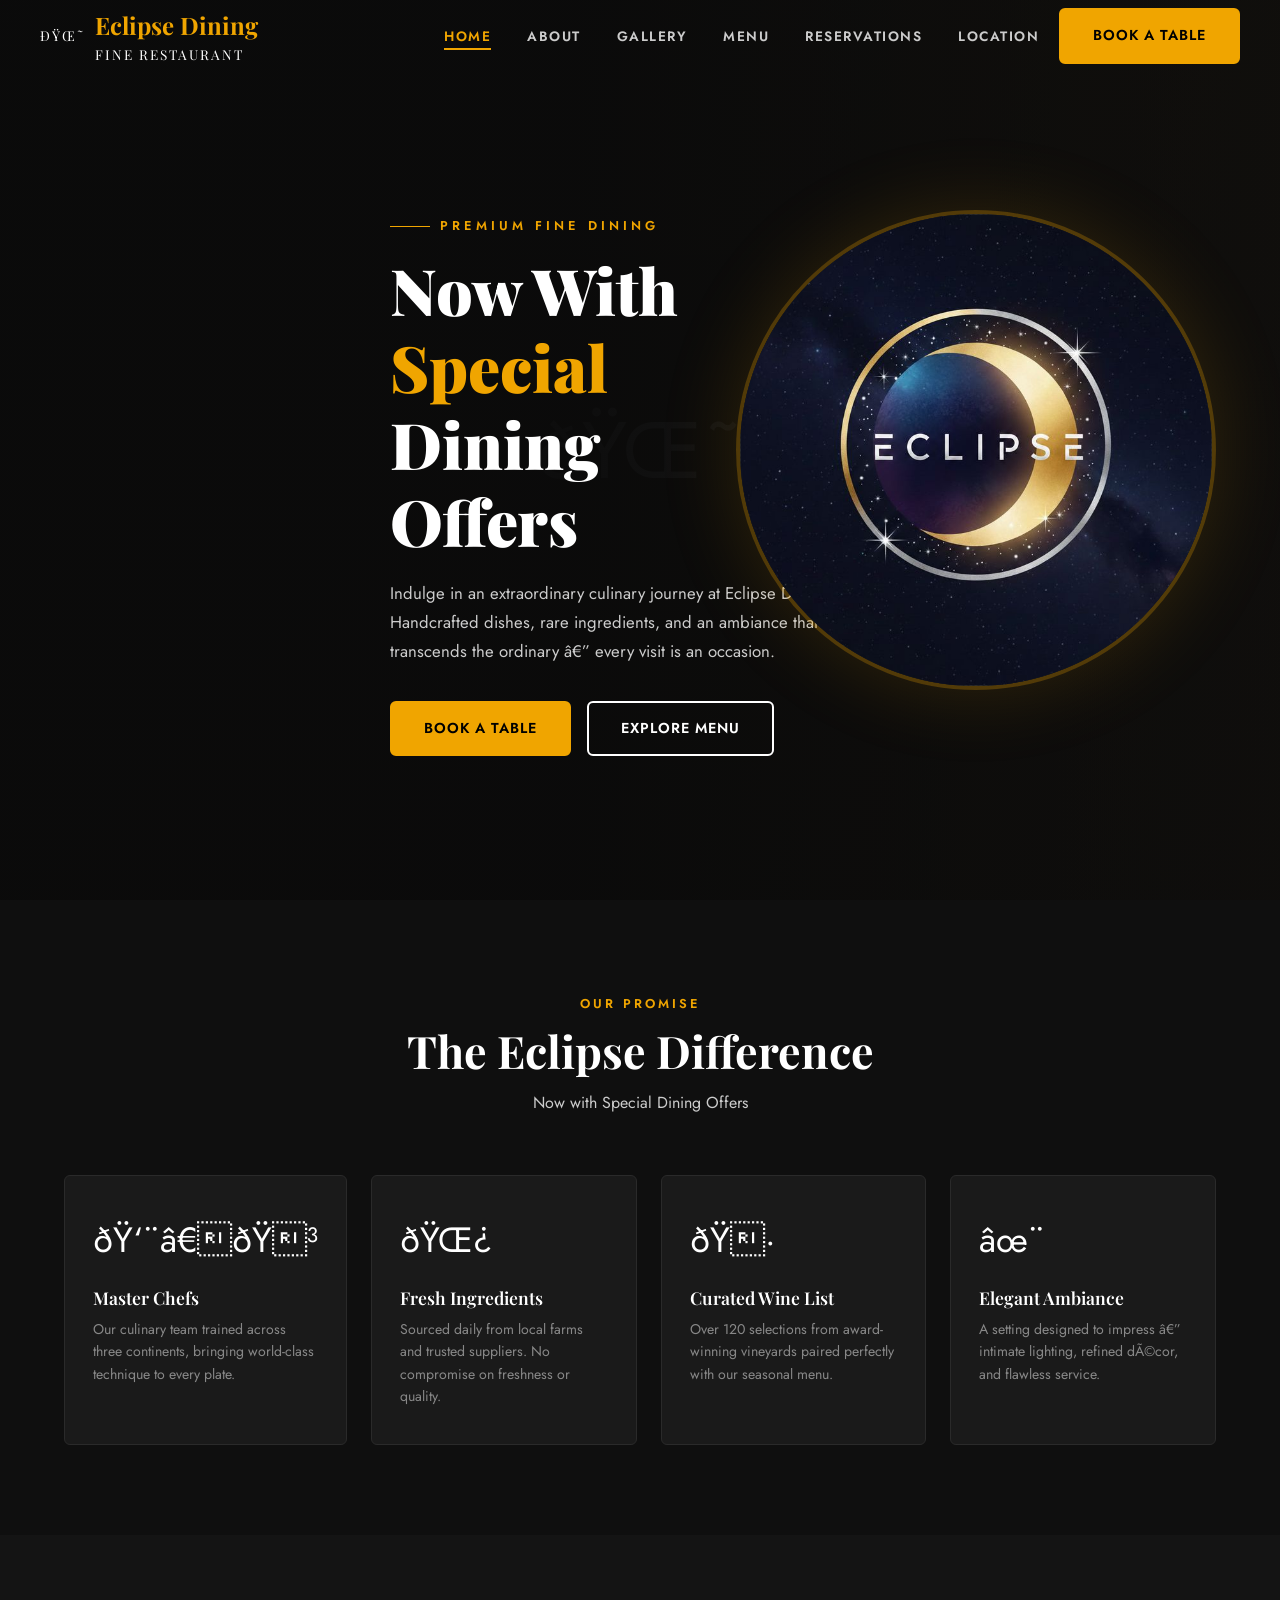
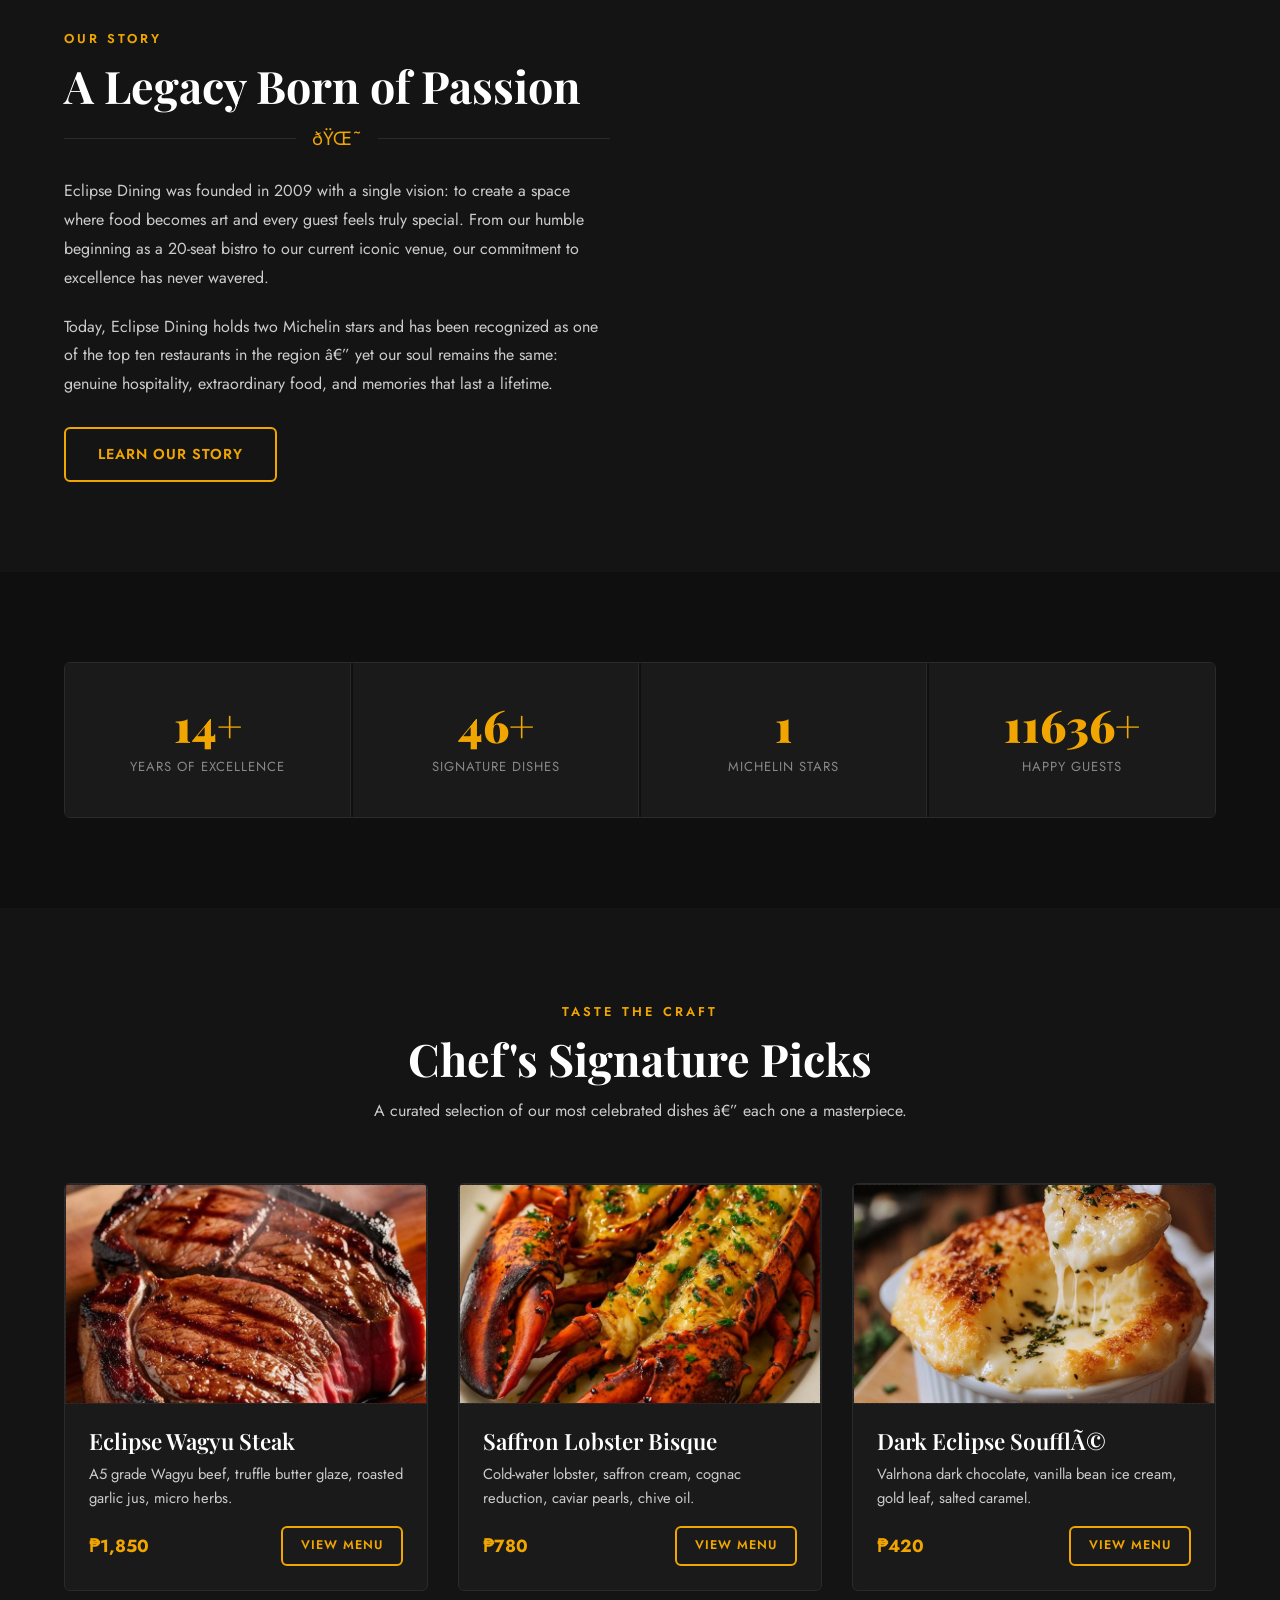
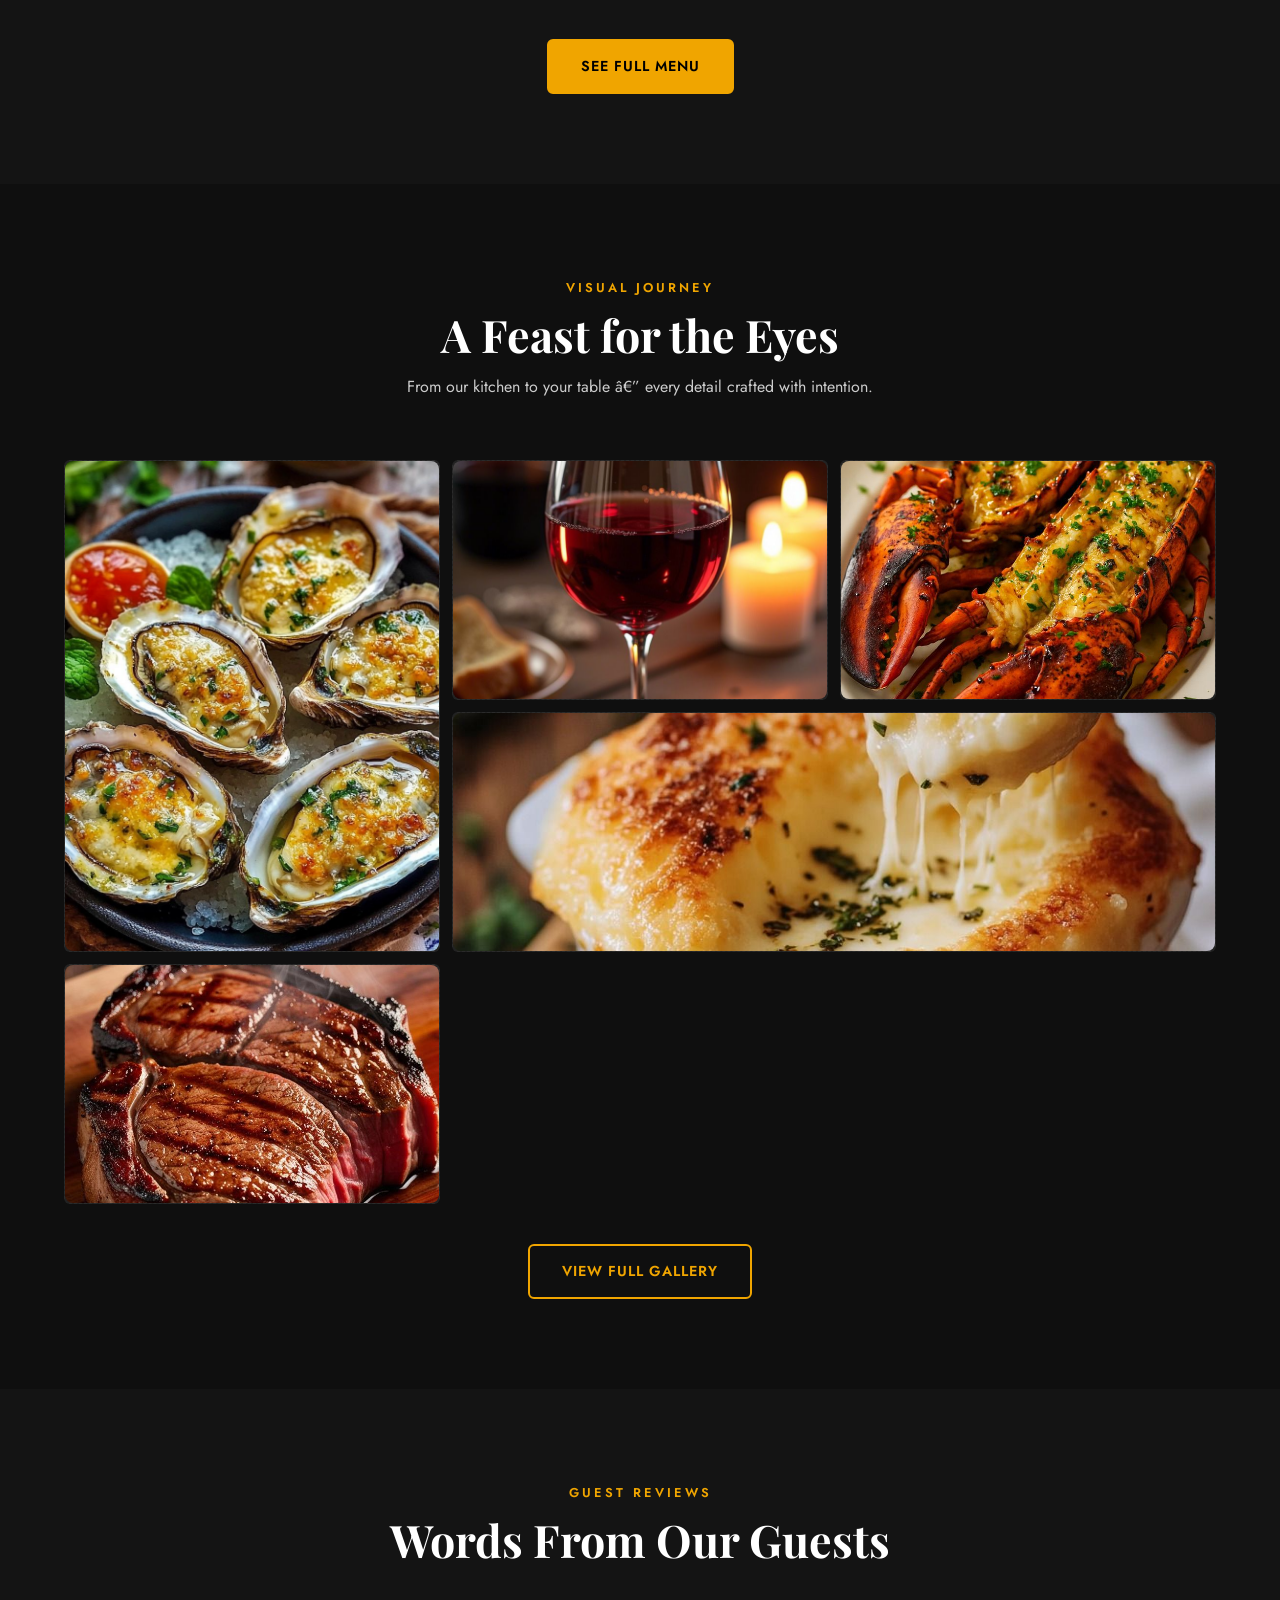
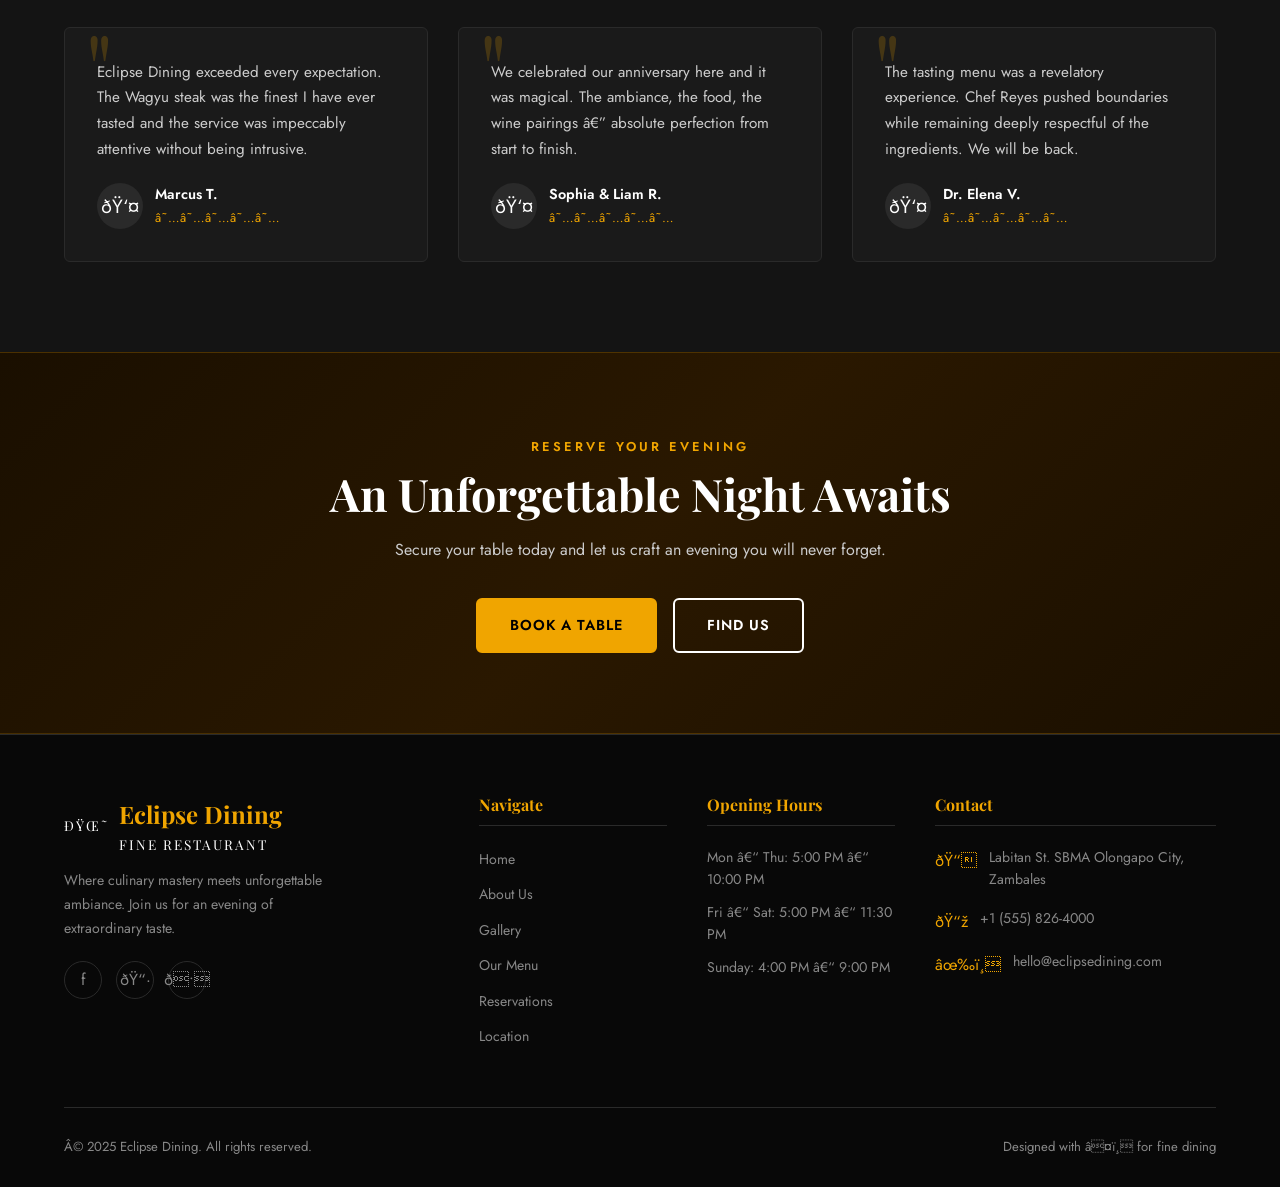
==== commit 7e3b09cf: "Add files via upload" ====
--- a/index.html
+++ b/index.html
@@ -1,17 +1,17 @@
-<!DOCTYPE html>
+﻿<!DOCTYPE html>
 <html lang="en">
 <head>
   <meta charset="UTF-8" />
   <meta name="viewport" content="width=device-width, initial-scale=1.0" />
-  <title>Eclipse Dining — Fine Dining Experience</title>
+  <title>Eclipse Dining â€” Fine Dining Experience</title>
   <link rel="stylesheet" href="style.css" />
 </head>
 <body>
 
-  <!-- ── NAVBAR ── -->
+  <!-- â”€â”€ NAVBAR â”€â”€ -->
   <nav class="navbar">
     <div class="nav-logo">
-      <span class="nav-logo-icon">🌘</span>
+      <span class="nav-logo-icon">ðŸŒ˜</span>
       <div>
         Eclipse Dining
         <span>Fine Restaurant</span>
@@ -41,22 +41,22 @@
     <a href="location.html">Location & Hours</a>
   </div>
 
-  <!-- ── HERO ── -->
+  <!-- â”€â”€ HERO â”€â”€ -->
   <section class="hero">
-    <div class="hero-bg-placeholder">🌘</div>
+    <div class="hero-bg-placeholder">ðŸŒ˜</div>
     <div class="hero-bg"></div>
     <div class="container">
       <div class="hero-content">
         <div class="hero-tag">Premium Fine Dining</div>
         <h1>
-          Where Every<br>
-          <em>Meal</em> Becomes<br>
-          a Memory
+          Now With<br>
+          <em>Special</em> <br>Dining<br>
+          Offers
         </h1>
         <p>
           Indulge in an extraordinary culinary journey at Eclipse Dining.
           Handcrafted dishes, rare ingredients, and an ambiance that transcends
-          the ordinary — every visit is an occasion.
+          the ordinary â€” every visit is an occasion.
         </p>
         <div class="hero-btns">
           <a href="reservation.html" class="btn btn-primary">Book a Table</a>
@@ -67,63 +67,52 @@
     <!-- Hero food image placeholder -->
     <div class="hero-food-img">
       <div class="img-placeholder">
-        <img src="Images/6Pc Wings.jpg" alt="Hero Food Image" style="width:100%;height:100%;object-fit:cover;border-radius:8px;">
-      </div>
-    </div>
-  </section>
-
-  <!-- ── WHY CHOOSE US ── -->
+        <img src="Images/eclipse-dining.jpg" alt="Hero Food Image" style="width:100%;height:100%;object-fit:cover;border-radius:8px;">
+      </div>
+    </div>
+  </section>
+
+  <!-- â”€â”€ WHY CHOOSE US â”€â”€ -->
   <section class="section">
     <div class="container">
       <div class="section-header">
         <span class="section-tag">Our Promise</span>
         <h2>The Eclipse Difference</h2>
-        <p>We believe dining is more than eating — it is an art form, a moment, a story worth telling.</p>
+        <p>Now with Special Dining Offers</p>
       </div>
       <div class="grid-4">
         <div class="feature-box fade-in" data-delay="0">
-          <div class="feature-icon">👨‍🍳</div>
+          <div class="feature-icon">ðŸ‘¨â€ðŸ³</div>
           <h3>Master Chefs</h3>
           <p>Our culinary team trained across three continents, bringing world-class technique to every plate.</p>
         </div>
         <div class="feature-box fade-in" data-delay="100">
-          <div class="feature-icon">🌿</div>
+          <div class="feature-icon">ðŸŒ¿</div>
           <h3>Fresh Ingredients</h3>
           <p>Sourced daily from local farms and trusted suppliers. No compromise on freshness or quality.</p>
         </div>
         <div class="feature-box fade-in" data-delay="200">
-          <div class="feature-icon">🍷</div>
+          <div class="feature-icon">ðŸ·</div>
           <h3>Curated Wine List</h3>
           <p>Over 120 selections from award-winning vineyards paired perfectly with our seasonal menu.</p>
         </div>
         <div class="feature-box fade-in" data-delay="300">
-          <div class="feature-icon">✨</div>
+          <div class="feature-icon">âœ¨</div>
           <h3>Elegant Ambiance</h3>
-          <p>A setting designed to impress — intimate lighting, refined décor, and flawless service.</p>
-        </div>
-      </div>
-    </div>
-  </section>
-
-  <!-- ── ABOUT STRIP ── -->
+          <p>A setting designed to impress â€” intimate lighting, refined dÃ©cor, and flawless service.</p>
+        </div>
+      </div>
+    </div>
+  </section>
+
+  <!-- â”€â”€ ABOUT STRIP â”€â”€ -->
   <section class="section section-alt">
     <div class="container">
       <div class="grid-2">
-        <div class="about-img-wrap fade-in">
-          <div class="about-img-main">
-            <div class="img-placeholder" style="height:100%;">
-              <img src="Images/download.jpg" alt="Our Story Image" style="width:100%;height:100%;object-fit:cover;border-radius:8px;">
-            </div>
-          </div>
-          <div class="about-img-badge">
-            <div class="num">15+</div>
-            <div class="lbl">Years of<br>Excellence</div>
-          </div>
-        </div>
         <div class="fade-in" data-delay="150">
           <span class="section-tag">Our Story</span>
           <h2>A Legacy Born of Passion</h2>
-          <div class="divider"><div class="divider-line"></div><div class="divider-icon">🌘</div><div class="divider-line"></div></div>
+          <div class="divider"><div class="divider-line"></div><div class="divider-icon">ðŸŒ˜</div><div class="divider-line"></div></div>
           <p style="color:var(--text-light);margin-bottom:20px;line-height:1.8;">
             Eclipse Dining was founded in 2009 with a single vision: to create a space where food
             becomes art and every guest feels truly special. From our humble beginning as a 20-seat
@@ -131,7 +120,7 @@
           </p>
           <p style="color:var(--text-light);margin-bottom:28px;line-height:1.8;">
             Today, Eclipse Dining holds two Michelin stars and has been recognized as one of the
-            top ten restaurants in the region — yet our soul remains the same: genuine hospitality,
+            top ten restaurants in the region â€” yet our soul remains the same: genuine hospitality,
             extraordinary food, and memories that last a lifetime.
           </p>
           <a href="about.html" class="btn btn-accent-outline">Learn Our Story</a>
@@ -140,7 +129,7 @@
     </div>
   </section>
 
-  <!-- ── STATS ── -->
+  <!-- â”€â”€ STATS â”€â”€ -->
   <section class="section">
     <div class="container">
       <div class="stats-row">
@@ -164,13 +153,13 @@
     </div>
   </section>
 
-  <!-- ── FEATURED MENU ── -->
+  <!-- â”€â”€ FEATURED MENU â”€â”€ -->
   <section class="section section-alt">
     <div class="container">
       <div class="section-header">
         <span class="section-tag">Taste the Craft</span>
         <h2>Chef's Signature Picks</h2>
-        <p>A curated selection of our most celebrated dishes — each one a masterpiece.</p>
+        <p>A curated selection of our most celebrated dishes â€” each one a masterpiece.</p>
       </div>
       <div class="grid-3">
         <!-- Card 1 -->
@@ -184,7 +173,7 @@
             <h3>Eclipse Wagyu Steak</h3>
             <p>A5 grade Wagyu beef, truffle butter glaze, roasted garlic jus, micro herbs.</p>
             <div style="display:flex;justify-content:space-between;align-items:center;margin-top:16px;">
-              <span style="color:var(--accent);font-weight:700;font-size:1.1rem;">$89</span>
+              <span style="color:var(--accent);font-weight:700;font-size:1.1rem;">₱1,850</span>
               <a href="menu.html" class="btn btn-accent-outline" style="padding:8px 18px;font-size:0.78rem;">View Menu</a>
             </div>
           </div>
@@ -200,7 +189,7 @@
             <h3>Saffron Lobster Bisque</h3>
             <p>Cold-water lobster, saffron cream, cognac reduction, caviar pearls, chive oil.</p>
             <div style="display:flex;justify-content:space-between;align-items:center;margin-top:16px;">
-              <span style="color:var(--accent);font-weight:700;font-size:1.1rem;">$42</span>
+              <span style="color:var(--accent);font-weight:700;font-size:1.1rem;">₱780</span>
               <a href="menu.html" class="btn btn-accent-outline" style="padding:8px 18px;font-size:0.78rem;">View Menu</a>
             </div>
           </div>
@@ -209,14 +198,14 @@
         <div class="card fade-in" data-delay="200">
           <div class="card-img">
             <div class="img-placeholder">
-              <img src="Images/souffle.jpg" alt="Chocolate soufflé" style="width:100%;height:100%;object-fit:cover;" />
+              <img src="Images/souffle.jpg" alt="Chocolate soufflÃ©" style="width:100%;height:100%;object-fit:cover;" />
             </div>
           </div>
           <div class="card-body">
-            <h3>Dark Eclipse Soufflé</h3>
+            <h3>Dark Eclipse SoufflÃ©</h3>
             <p>Valrhona dark chocolate, vanilla bean ice cream, gold leaf, salted caramel.</p>
             <div style="display:flex;justify-content:space-between;align-items:center;margin-top:16px;">
-              <span style="color:var(--accent);font-weight:700;font-size:1.1rem;">$28</span>
+              <span style="color:var(--accent);font-weight:700;font-size:1.1rem;">₱420</span>
               <a href="menu.html" class="btn btn-accent-outline" style="padding:8px 18px;font-size:0.78rem;">View Menu</a>
             </div>
           </div>
@@ -228,13 +217,13 @@
     </div>
   </section>
 
-  <!-- ── GALLERY PREVIEW ── -->
+  <!-- â”€â”€ GALLERY PREVIEW â”€â”€ -->
   <section class="section">
     <div class="container">
       <div class="section-header">
         <span class="section-tag">Visual Journey</span>
         <h2>A Feast for the Eyes</h2>
-        <p>From our kitchen to your table — every detail crafted with intention.</p>
+        <p>From our kitchen to your table â€” every detail crafted with intention.</p>
       </div>
       <div class="gallery-grid">
         <div class="gallery-item tall">
@@ -274,7 +263,7 @@
     </div>
   </section>
 
-  <!-- ── TESTIMONIALS ── -->
+  <!-- â”€â”€ TESTIMONIALS â”€â”€ -->
   <section class="section section-alt">
     <div class="container">
       <div class="section-header">
@@ -288,23 +277,23 @@
             I have ever tasted and the service was impeccably attentive without being intrusive.
           </p>
           <div class="testimonial-author">
-            <div class="testimonial-avatar">👤</div>
+            <div class="testimonial-avatar">ðŸ‘¤</div>
             <div>
               <div class="testimonial-name">Marcus T.</div>
-              <div class="testimonial-stars">★★★★★</div>
+              <div class="testimonial-stars">â˜…â˜…â˜…â˜…â˜…</div>
             </div>
           </div>
         </div>
         <div class="testimonial-card fade-in" data-delay="100">
           <p class="testimonial-text">
             We celebrated our anniversary here and it was magical. The ambiance, the food,
-            the wine pairings — absolute perfection from start to finish.
+            the wine pairings â€” absolute perfection from start to finish.
           </p>
           <div class="testimonial-author">
-            <div class="testimonial-avatar">👤</div>
+            <div class="testimonial-avatar">ðŸ‘¤</div>
             <div>
               <div class="testimonial-name">Sophia & Liam R.</div>
-              <div class="testimonial-stars">★★★★★</div>
+              <div class="testimonial-stars">â˜…â˜…â˜…â˜…â˜…</div>
             </div>
           </div>
         </div>
@@ -314,18 +303,18 @@
             while remaining deeply respectful of the ingredients. We will be back.
           </p>
           <div class="testimonial-author">
-            <div class="testimonial-avatar">👤</div>
+            <div class="testimonial-avatar">ðŸ‘¤</div>
             <div>
               <div class="testimonial-name">Dr. Elena V.</div>
-              <div class="testimonial-stars">★★★★★</div>
-            </div>
-          </div>
-        </div>
-      </div>
-    </div>
-  </section>
-
-  <!-- ── CTA BANNER ── -->
+              <div class="testimonial-stars">â˜…â˜…â˜…â˜…â˜…</div>
+            </div>
+          </div>
+        </div>
+      </div>
+    </div>
+  </section>
+
+  <!-- â”€â”€ CTA BANNER â”€â”€ -->
   <section class="cta-banner">
     <div class="container">
       <span class="section-tag">Reserve Your Evening</span>
@@ -338,20 +327,20 @@
     </div>
   </section>
 
-  <!-- ── FOOTER ── -->
+  <!-- â”€â”€ FOOTER â”€â”€ -->
   <footer class="footer">
     <div class="container">
       <div class="footer-grid">
         <div class="footer-brand">
           <div class="nav-logo" style="margin-bottom:0;">
-            <span class="nav-logo-icon">🌘</span>
+            <span class="nav-logo-icon">ðŸŒ˜</span>
             <div>Eclipse Dining<span>Fine Restaurant</span></div>
           </div>
           <p>Where culinary mastery meets unforgettable ambiance. Join us for an evening of extraordinary taste.</p>
           <div class="social-links" style="margin-top:20px;">
             <a class="social-link" href="#" title="Facebook">f</a>
-            <a class="social-link" href="#" title="Instagram">📷</a>
-            <a class="social-link" href="#" title="Twitter">𝕏</a>
+            <a class="social-link" href="#" title="Instagram">ðŸ“·</a>
+            <a class="social-link" href="#" title="Twitter">ð•</a>
           </div>
         </div>
         <div class="footer-col">
@@ -368,35 +357,35 @@
         <div class="footer-col">
           <h4>Opening Hours</h4>
           <ul>
-            <li style="color:var(--text-muted);font-size:0.88rem;margin-bottom:10px;">Mon – Thu: 5:00 PM – 10:00 PM</li>
-            <li style="color:var(--text-muted);font-size:0.88rem;margin-bottom:10px;">Fri – Sat: 5:00 PM – 11:30 PM</li>
-            <li style="color:var(--text-muted);font-size:0.88rem;margin-bottom:10px;">Sunday: 4:00 PM – 9:00 PM</li>
+            <li style="color:var(--text-muted);font-size:0.88rem;margin-bottom:10px;">Mon â€“ Thu: 5:00 PM â€“ 10:00 PM</li>
+            <li style="color:var(--text-muted);font-size:0.88rem;margin-bottom:10px;">Fri â€“ Sat: 5:00 PM â€“ 11:30 PM</li>
+            <li style="color:var(--text-muted);font-size:0.88rem;margin-bottom:10px;">Sunday: 4:00 PM â€“ 9:00 PM</li>
           </ul>
         </div>
         <div class="footer-col">
           <h4>Contact</h4>
           <div class="footer-contact-item">
-            <span class="footer-contact-icon">📍</span>
-            <span>42 Ember Lane, Midtown District, City 10001</span>
+            <span class="footer-contact-icon">ðŸ“</span>
+            <span>Labitan St. SBMA Olongapo City, Zambales</span>
           </div>
           <div class="footer-contact-item">
-            <span class="footer-contact-icon">📞</span>
+            <span class="footer-contact-icon">ðŸ“ž</span>
             <span>+1 (555) 826-4000</span>
           </div>
           <div class="footer-contact-item">
-            <span class="footer-contact-icon">✉️</span>
+            <span class="footer-contact-icon">âœ‰ï¸</span>
             <span>hello@eclipsedining.com</span>
           </div>
         </div>
       </div>
       <div class="footer-bottom">
-        <span>© 2025 Eclipse Dining. All rights reserved.</span>
-        <span>Designed with ❤️ for fine dining</span>
+        <span>Â© 2025 Eclipse Dining. All rights reserved.</span>
+        <span>Designed with â¤ï¸ for fine dining</span>
       </div>
     </div>
   </footer>
 
-  <button class="back-to-top" title="Back to top">↑</button>
+  <button class="back-to-top" title="Back to top">â†‘</button>
   <script src="main.js"></script>
 </body>
-</html>
+</html>
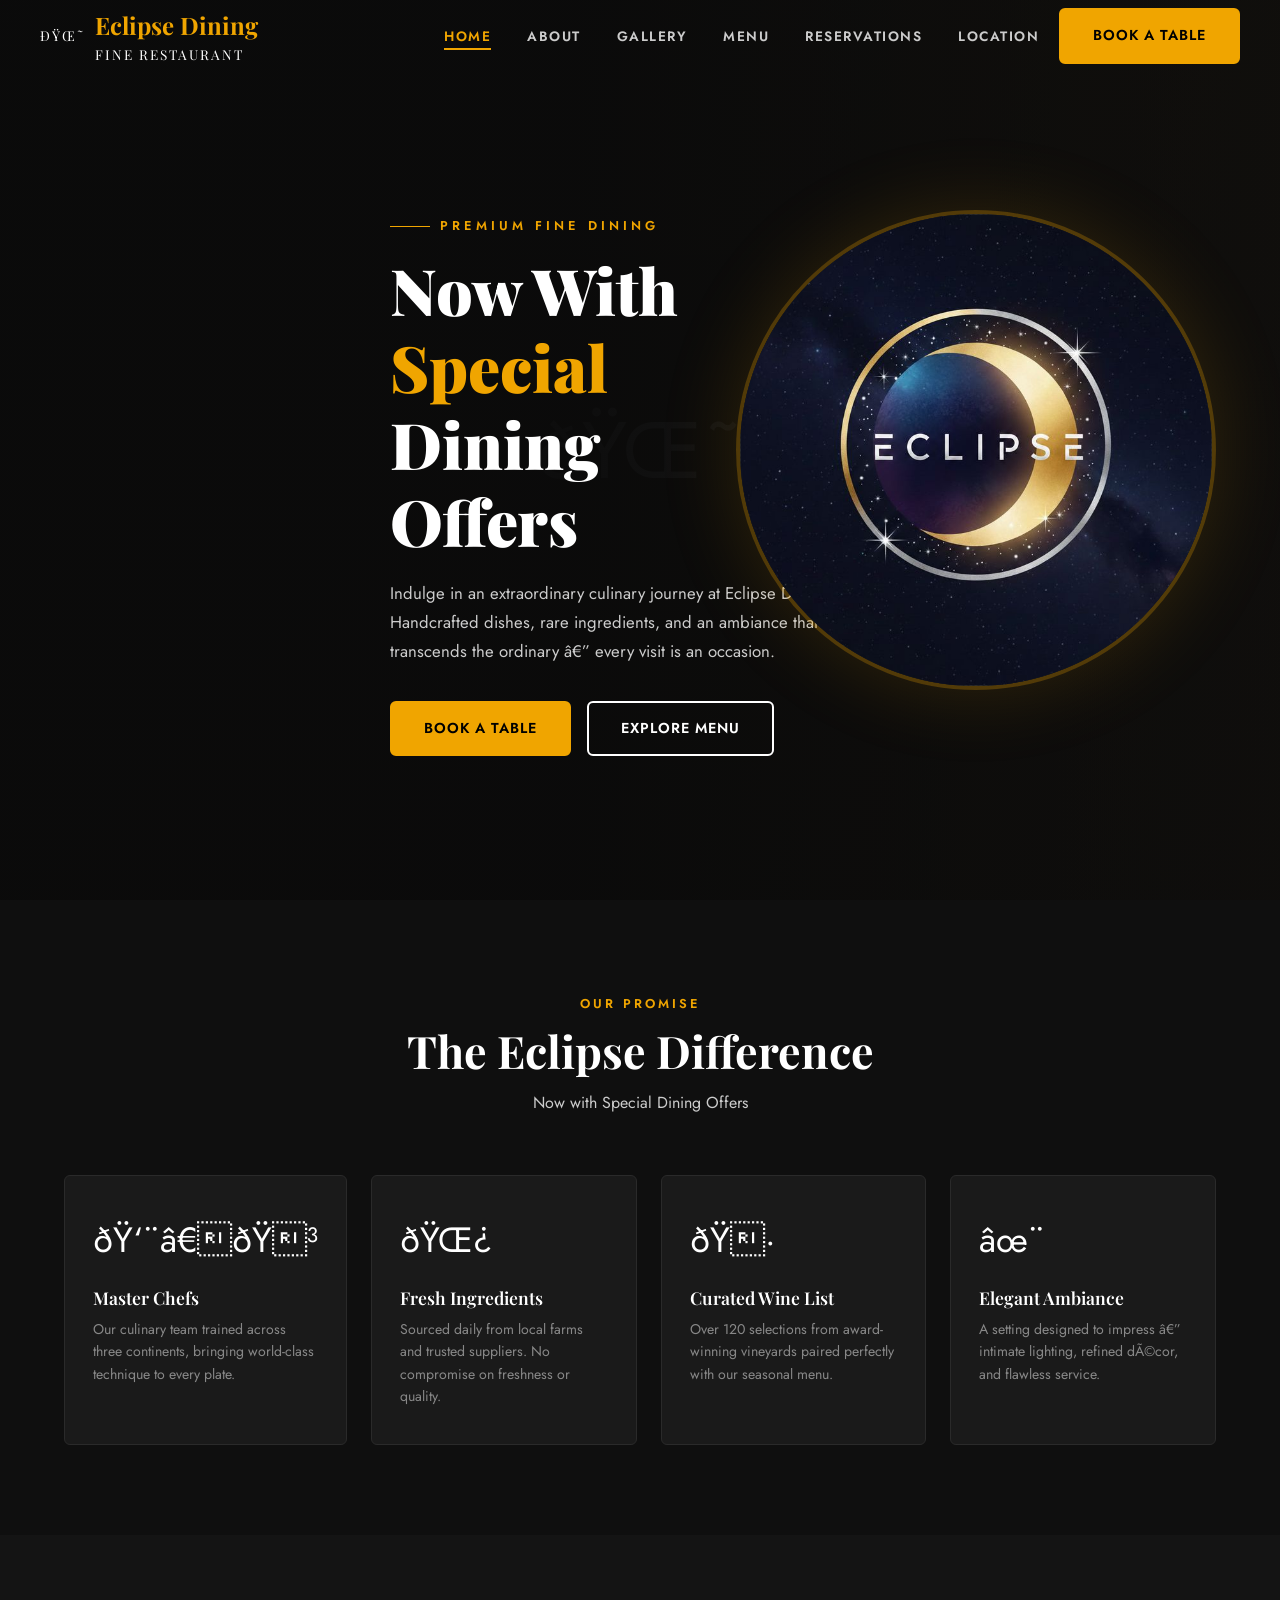
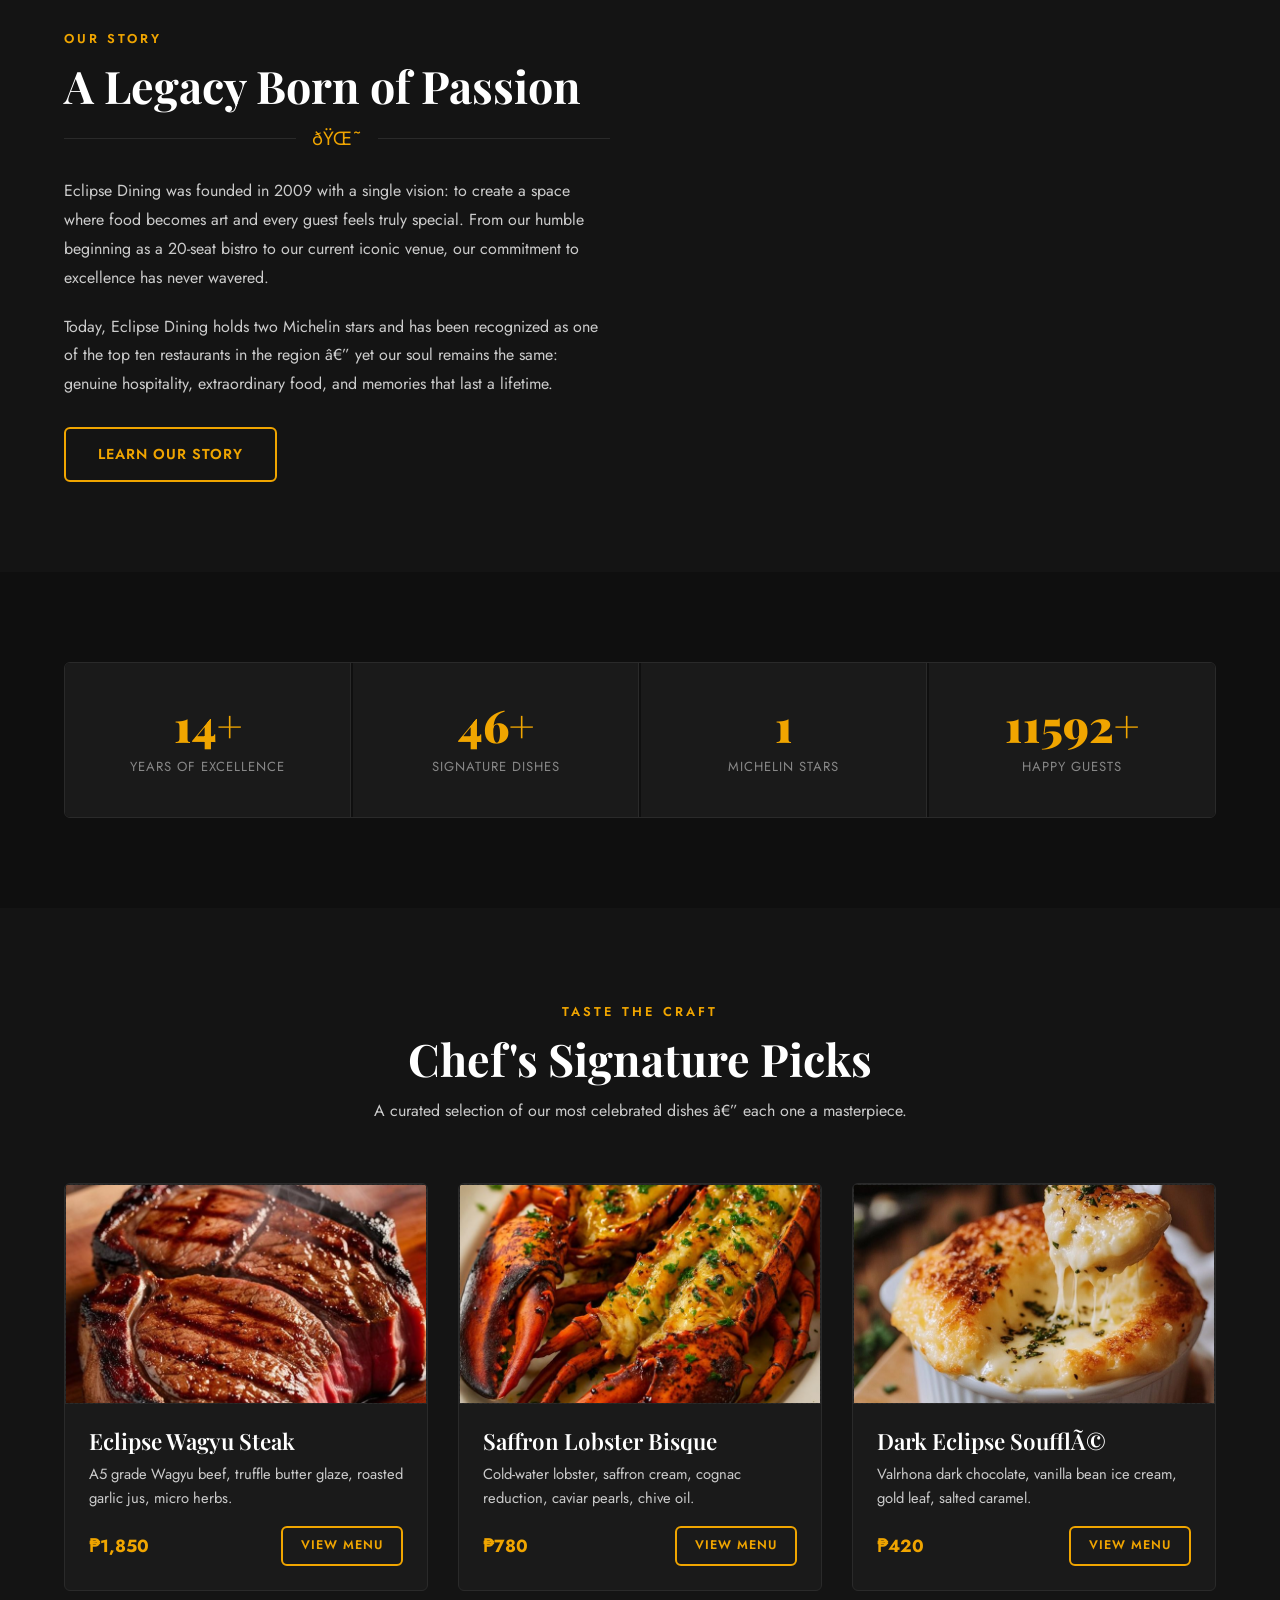
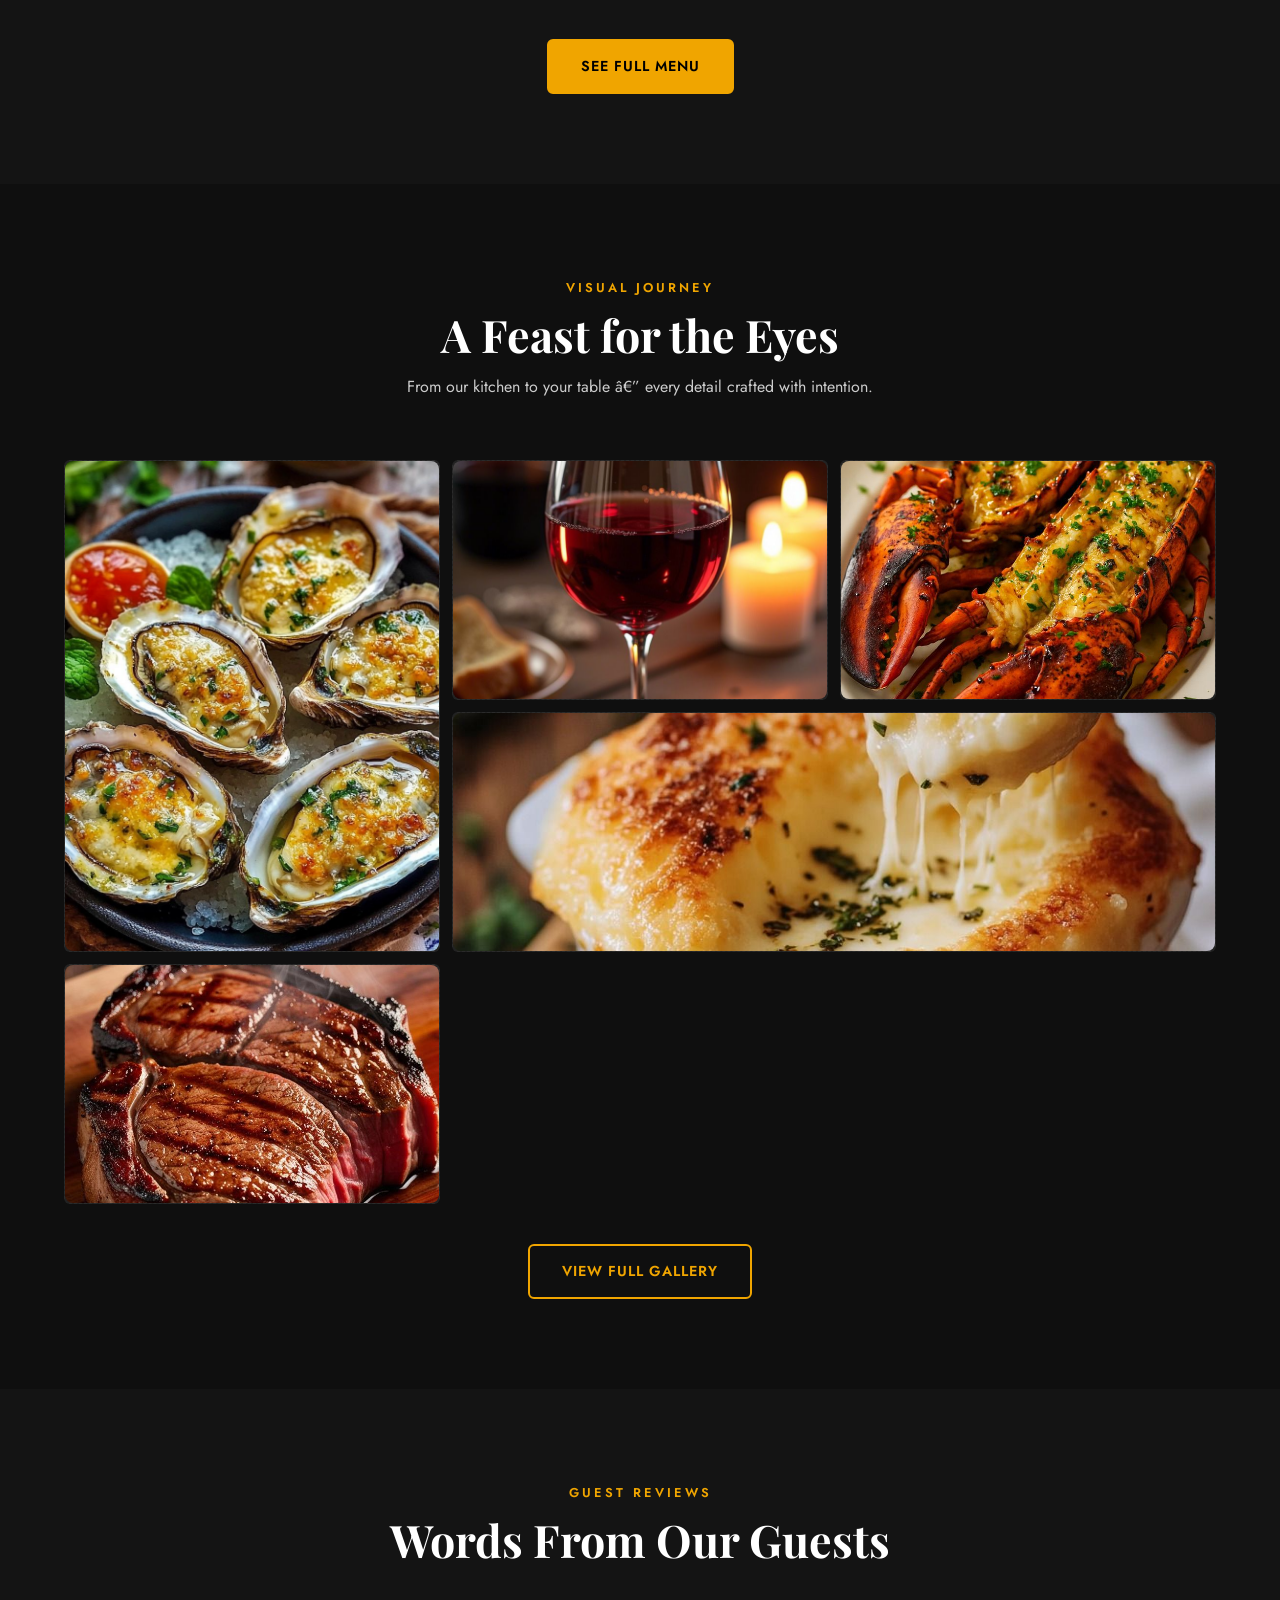
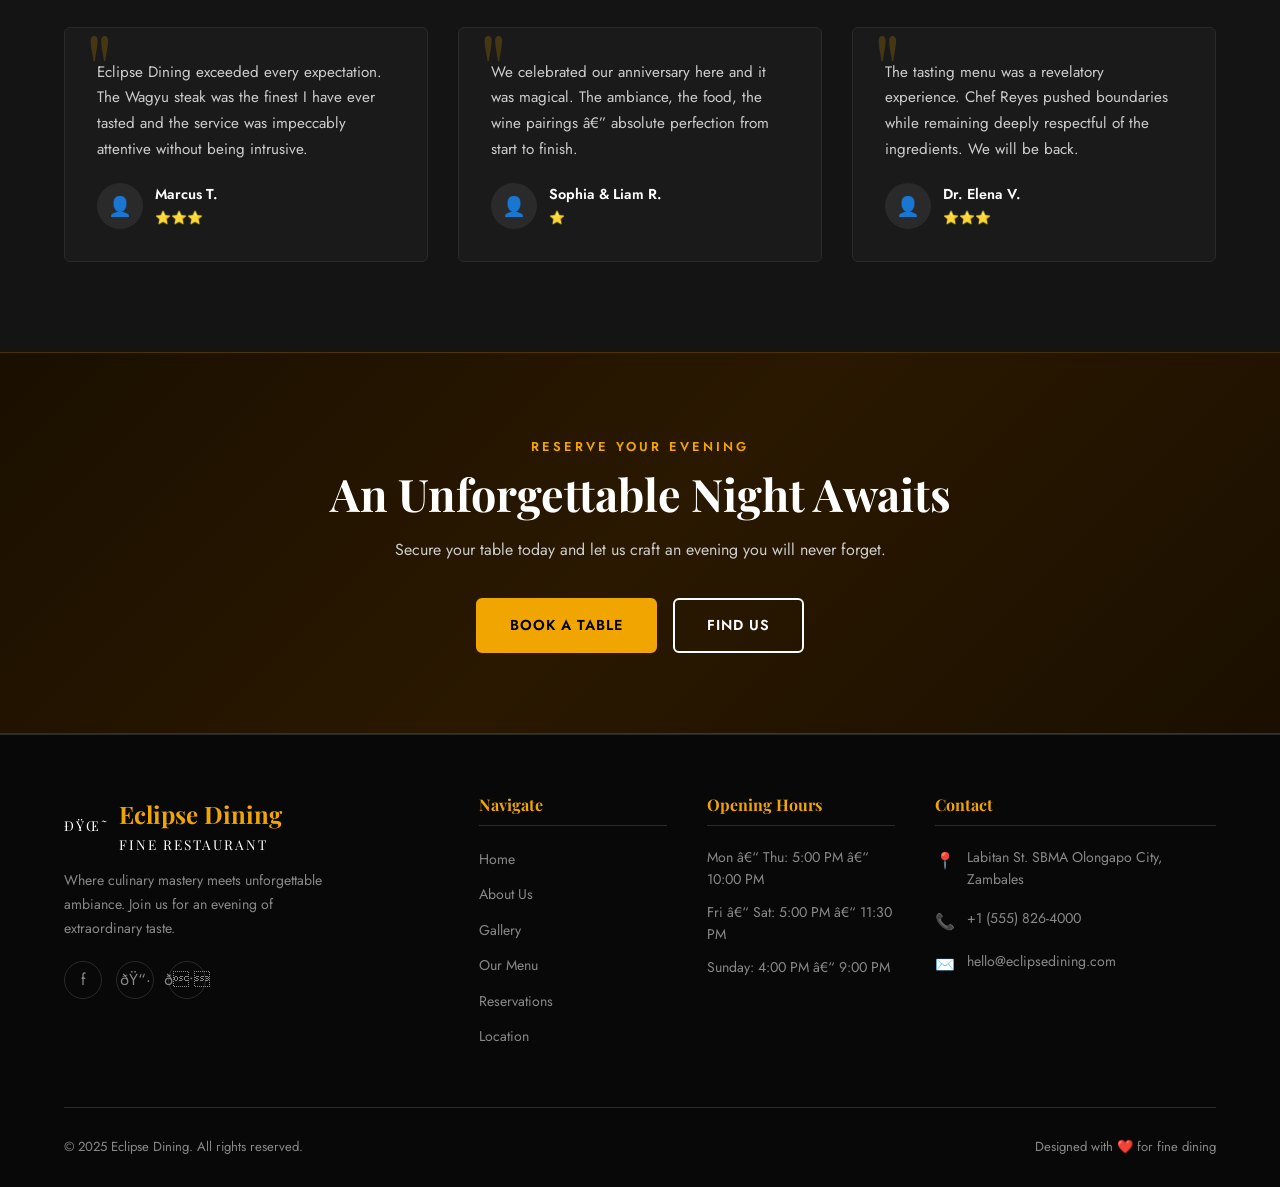
==== commit 84d9279a: "Emoji fix" ====
--- a/index.html
+++ b/index.html
@@ -277,10 +277,10 @@
             I have ever tasted and the service was impeccably attentive without being intrusive.
           </p>
           <div class="testimonial-author">
-            <div class="testimonial-avatar">ðŸ‘¤</div>
+            <div class="testimonial-avatar">👤</div>
             <div>
               <div class="testimonial-name">Marcus T.</div>
-              <div class="testimonial-stars">â˜…â˜…â˜…â˜…â˜…</div>
+              <div class="testimonial-stars">⭐⭐⭐</div>
             </div>
           </div>
         </div>
@@ -290,10 +290,10 @@
             the wine pairings â€” absolute perfection from start to finish.
           </p>
           <div class="testimonial-author">
-            <div class="testimonial-avatar">ðŸ‘¤</div>
+            <div class="testimonial-avatar">👤</div>
             <div>
               <div class="testimonial-name">Sophia & Liam R.</div>
-              <div class="testimonial-stars">â˜…â˜…â˜…â˜…â˜…</div>
+              <div class="testimonial-stars">⭐</div>
             </div>
           </div>
         </div>
@@ -303,10 +303,10 @@
             while remaining deeply respectful of the ingredients. We will be back.
           </p>
           <div class="testimonial-author">
-            <div class="testimonial-avatar">ðŸ‘¤</div>
+            <div class="testimonial-avatar">👤</div>
             <div>
               <div class="testimonial-name">Dr. Elena V.</div>
-              <div class="testimonial-stars">â˜…â˜…â˜…â˜…â˜…</div>
+              <div class="testimonial-stars">⭐⭐⭐</div>
             </div>
           </div>
         </div>
@@ -365,22 +365,22 @@
         <div class="footer-col">
           <h4>Contact</h4>
           <div class="footer-contact-item">
-            <span class="footer-contact-icon">ðŸ“</span>
+            <span class="footer-contact-icon">📍</span>
             <span>Labitan St. SBMA Olongapo City, Zambales</span>
           </div>
           <div class="footer-contact-item">
-            <span class="footer-contact-icon">ðŸ“ž</span>
+            <span class="footer-contact-icon">📞</span>
             <span>+1 (555) 826-4000</span>
           </div>
           <div class="footer-contact-item">
-            <span class="footer-contact-icon">âœ‰ï¸</span>
+            <span class="footer-contact-icon">✉️</span>
             <span>hello@eclipsedining.com</span>
           </div>
         </div>
       </div>
       <div class="footer-bottom">
-        <span>Â© 2025 Eclipse Dining. All rights reserved.</span>
-        <span>Designed with â¤ï¸ for fine dining</span>
+        <span>© 2025 Eclipse Dining. All rights reserved.</span>
+        <span>Designed with ❤️ for fine dining</span>
       </div>
     </div>
   </footer>
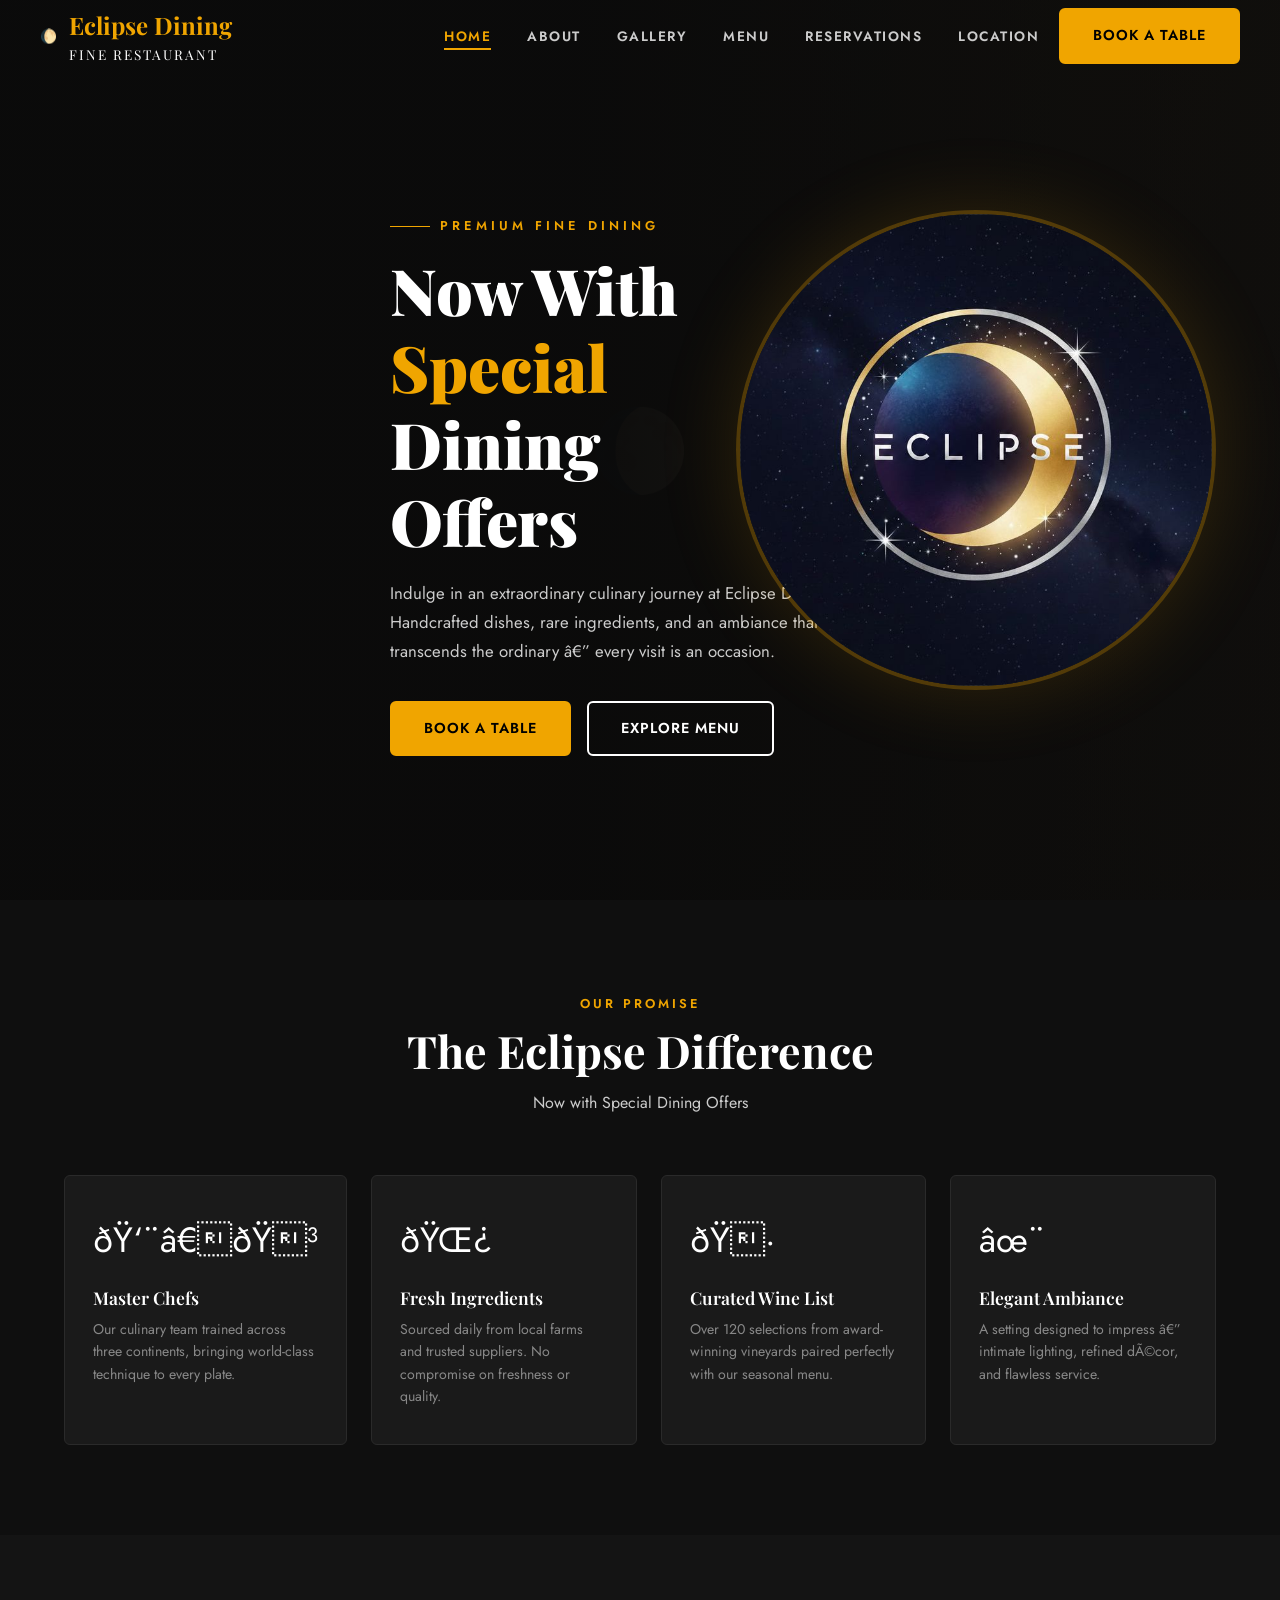
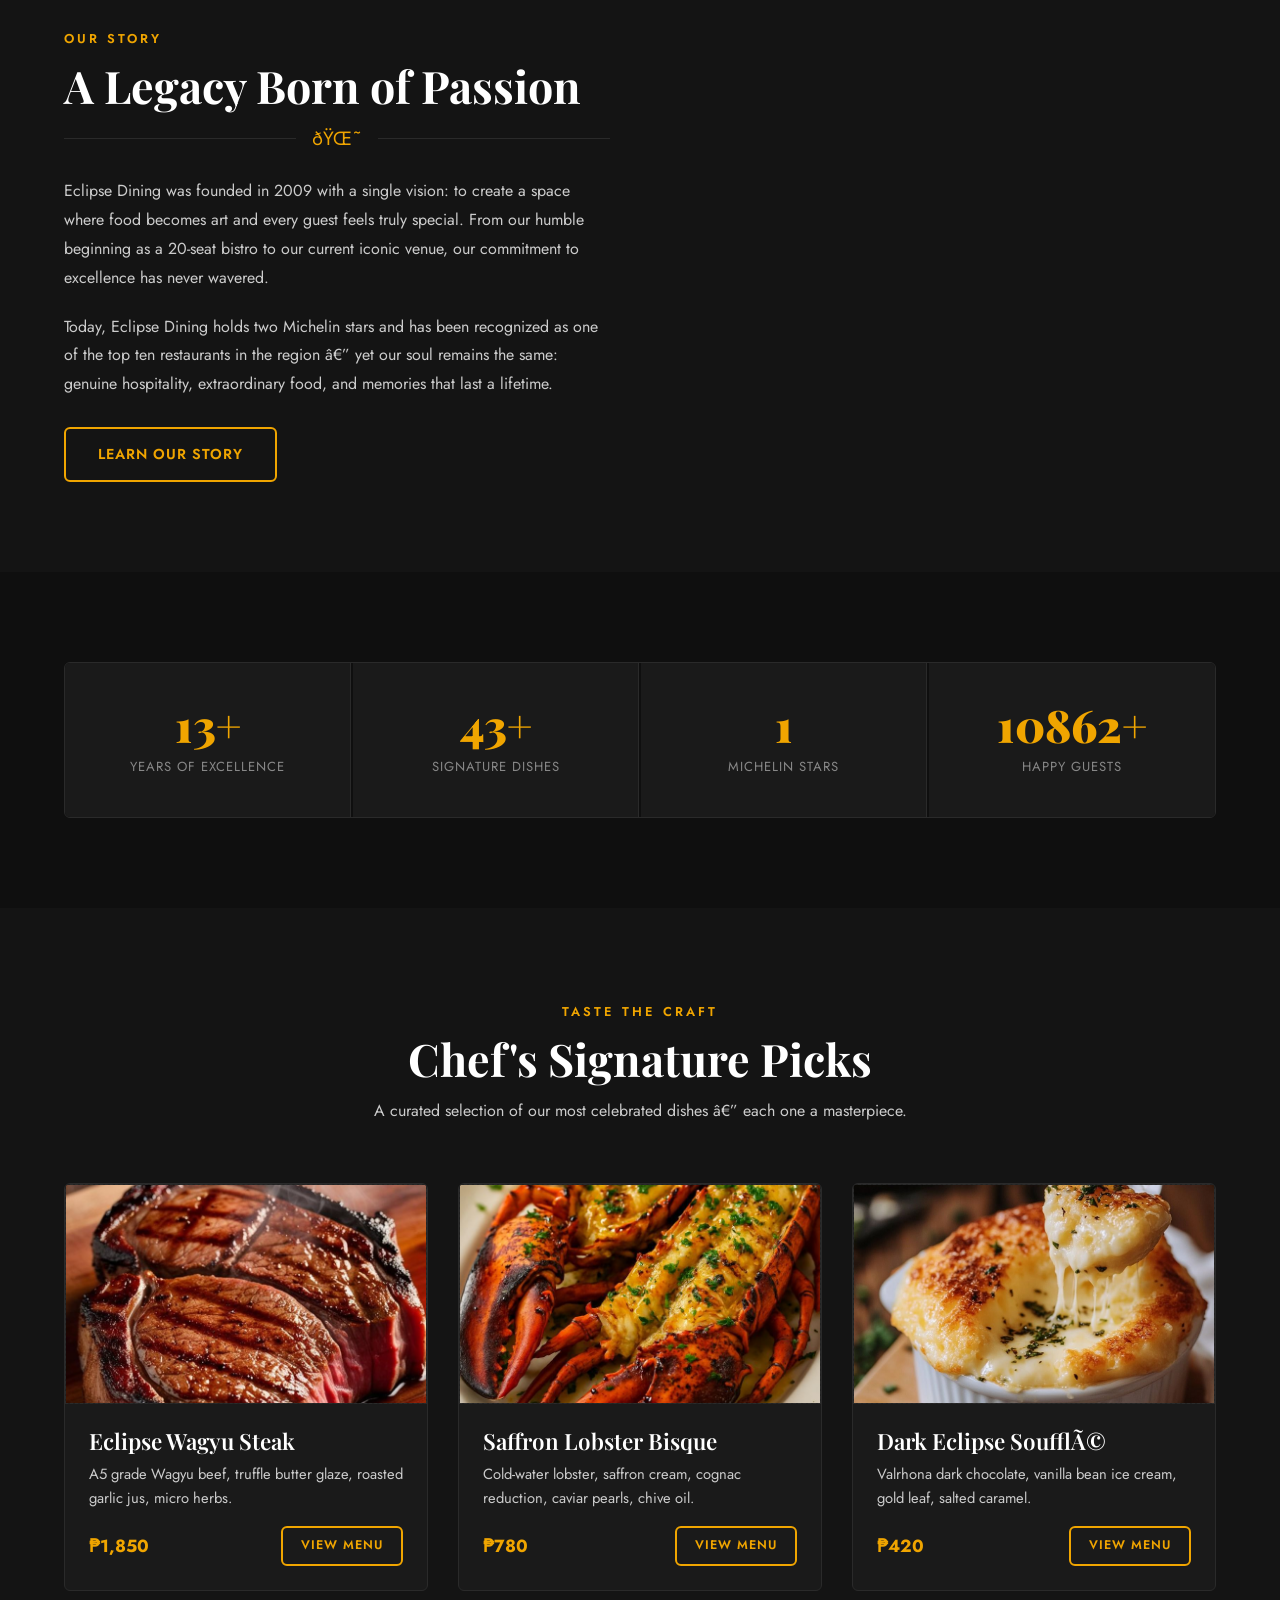
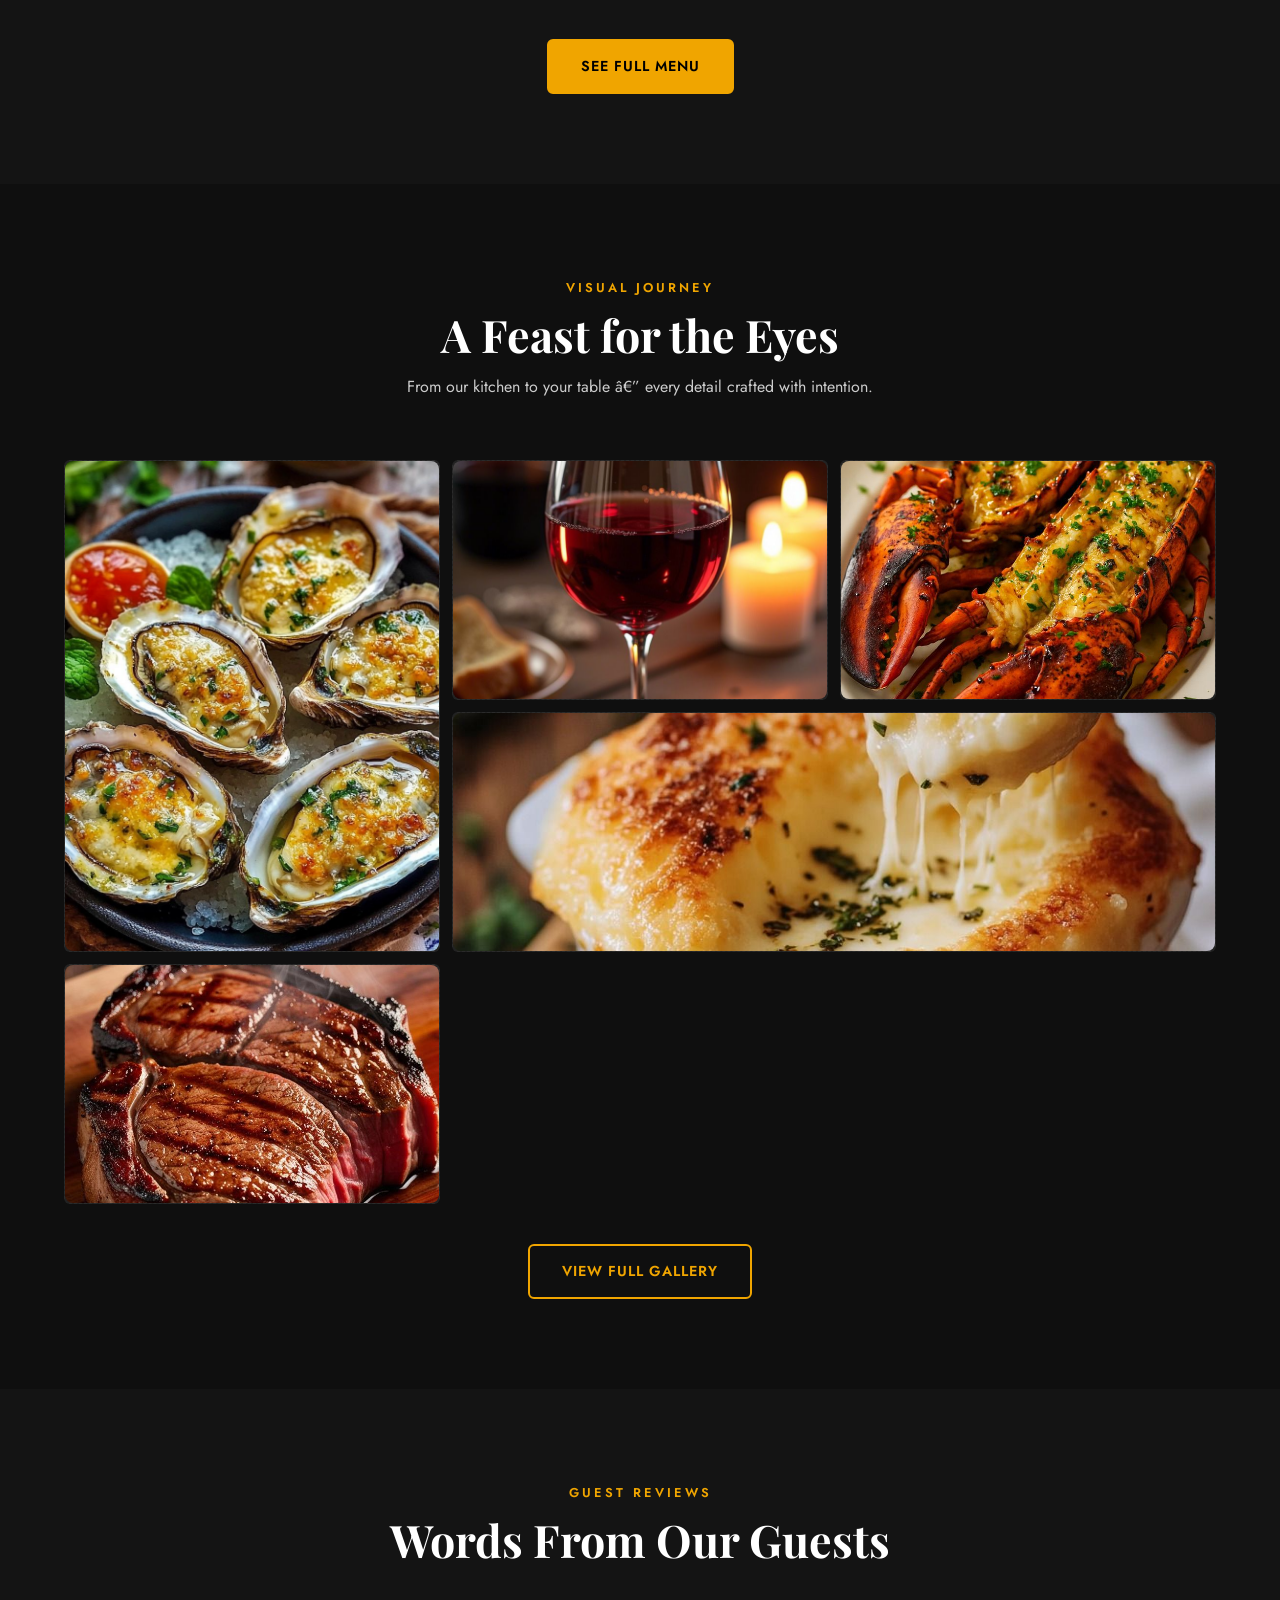
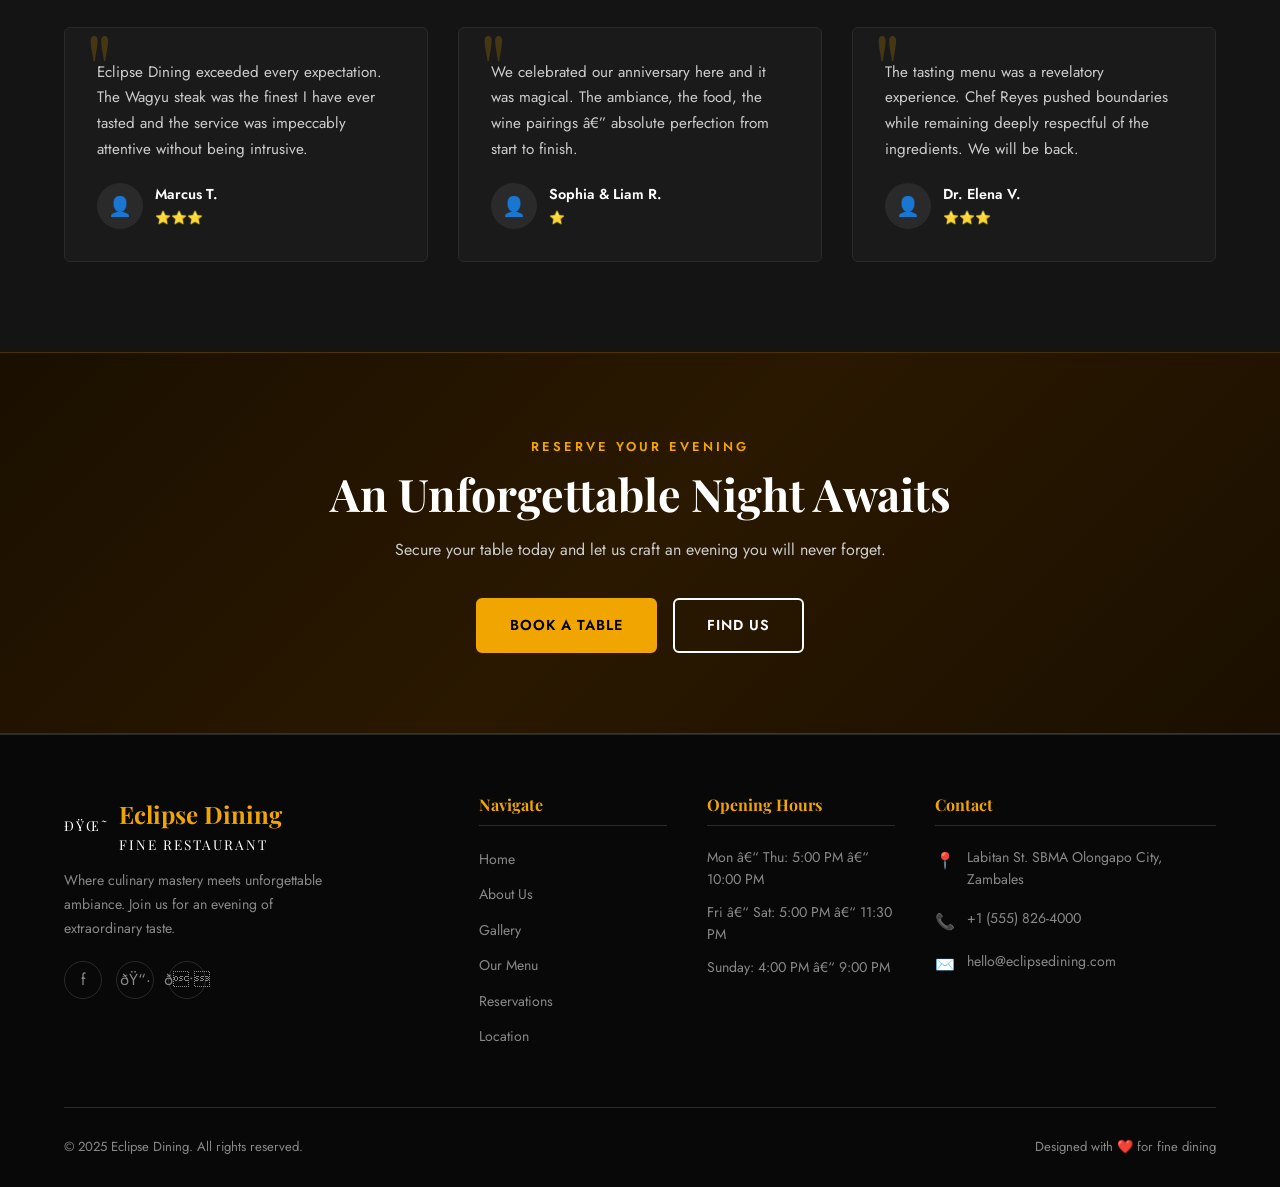
==== commit fe8ed4ed: "Eclipse Logo" ====
--- a/index.html
+++ b/index.html
@@ -3,7 +3,7 @@
 <head>
   <meta charset="UTF-8" />
   <meta name="viewport" content="width=device-width, initial-scale=1.0" />
-  <title>Eclipse Dining â€” Fine Dining Experience</title>
+  <title>Eclipse Dining 🌔 Fine Dining Experience</title>
   <link rel="stylesheet" href="style.css" />
 </head>
 <body>
@@ -11,7 +11,7 @@
   <!-- â”€â”€ NAVBAR â”€â”€ -->
   <nav class="navbar">
     <div class="nav-logo">
-      <span class="nav-logo-icon">ðŸŒ˜</span>
+      <span class="nav-logo-icon">🌔</span>
       <div>
         Eclipse Dining
         <span>Fine Restaurant</span>
@@ -43,7 +43,7 @@
 
   <!-- â”€â”€ HERO â”€â”€ -->
   <section class="hero">
-    <div class="hero-bg-placeholder">ðŸŒ˜</div>
+    <div class="hero-bg-placeholder">🌔</div>
     <div class="hero-bg"></div>
     <div class="container">
       <div class="hero-content">
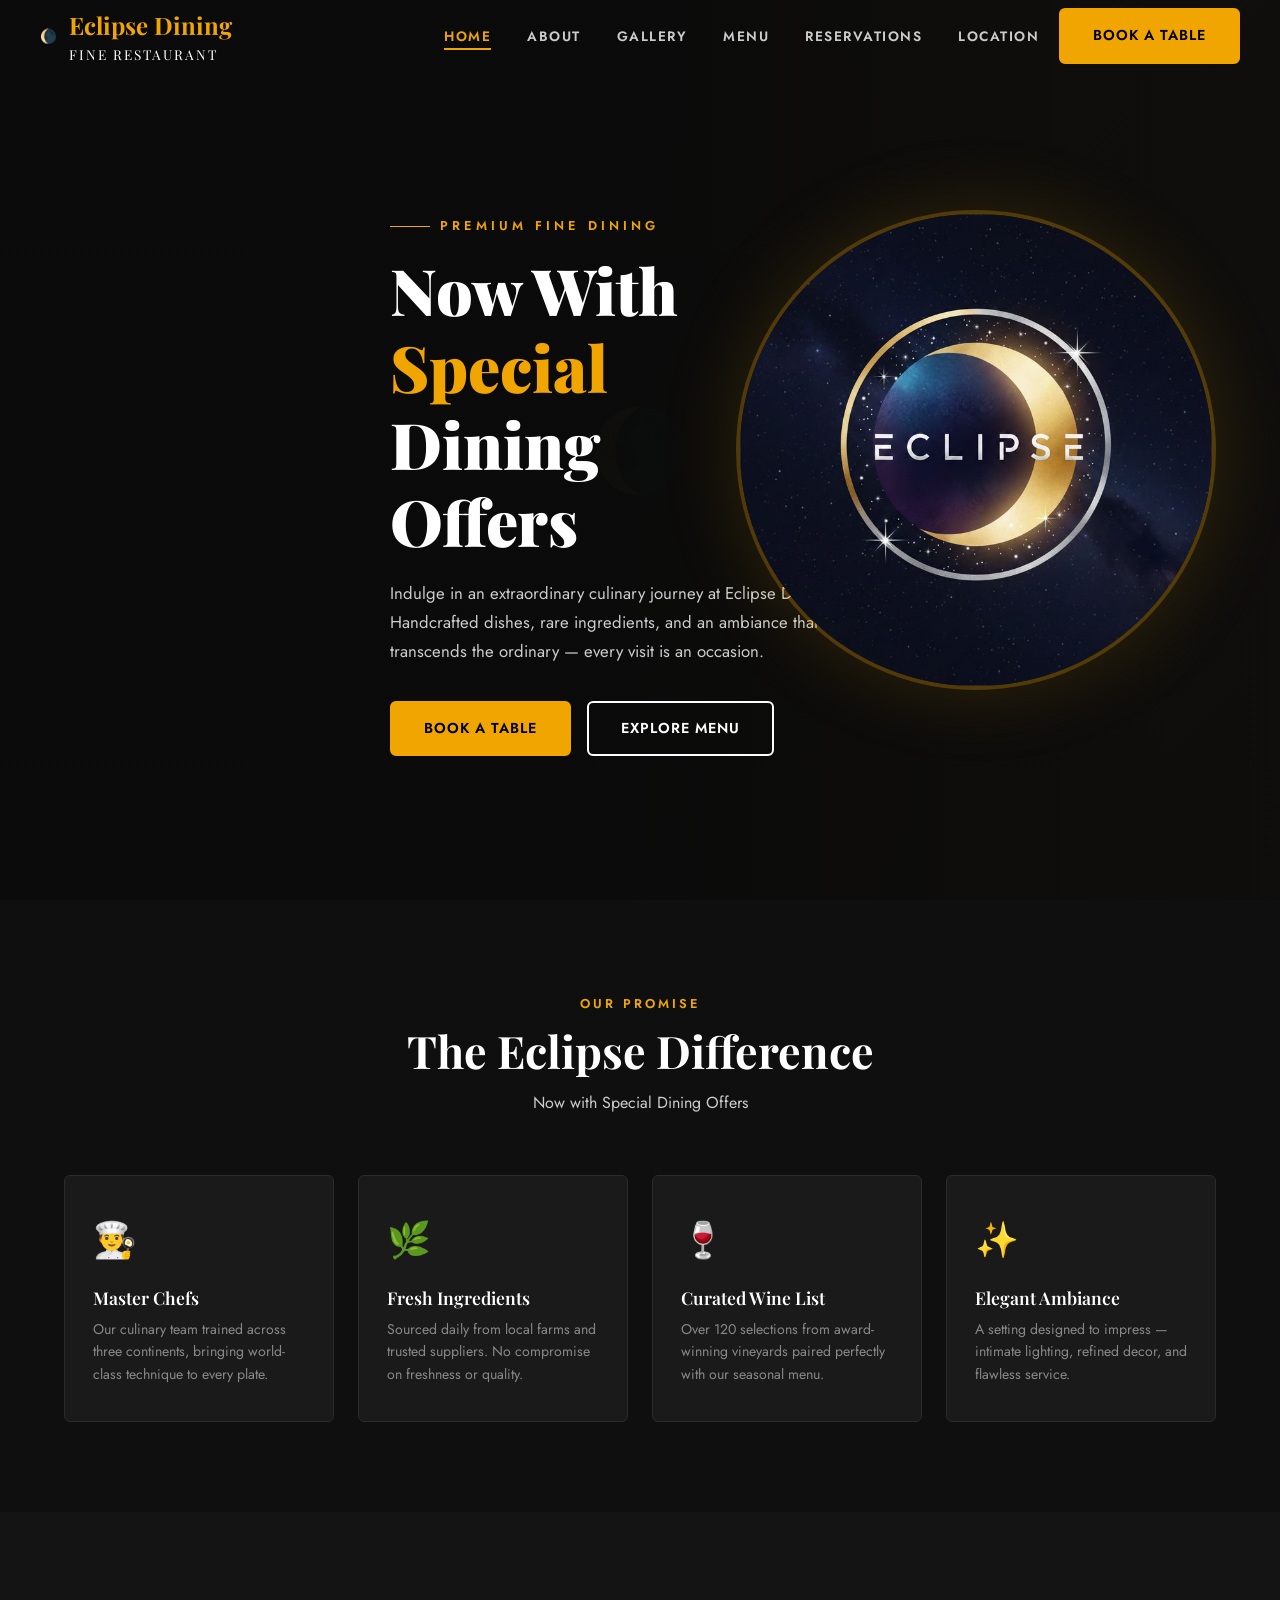
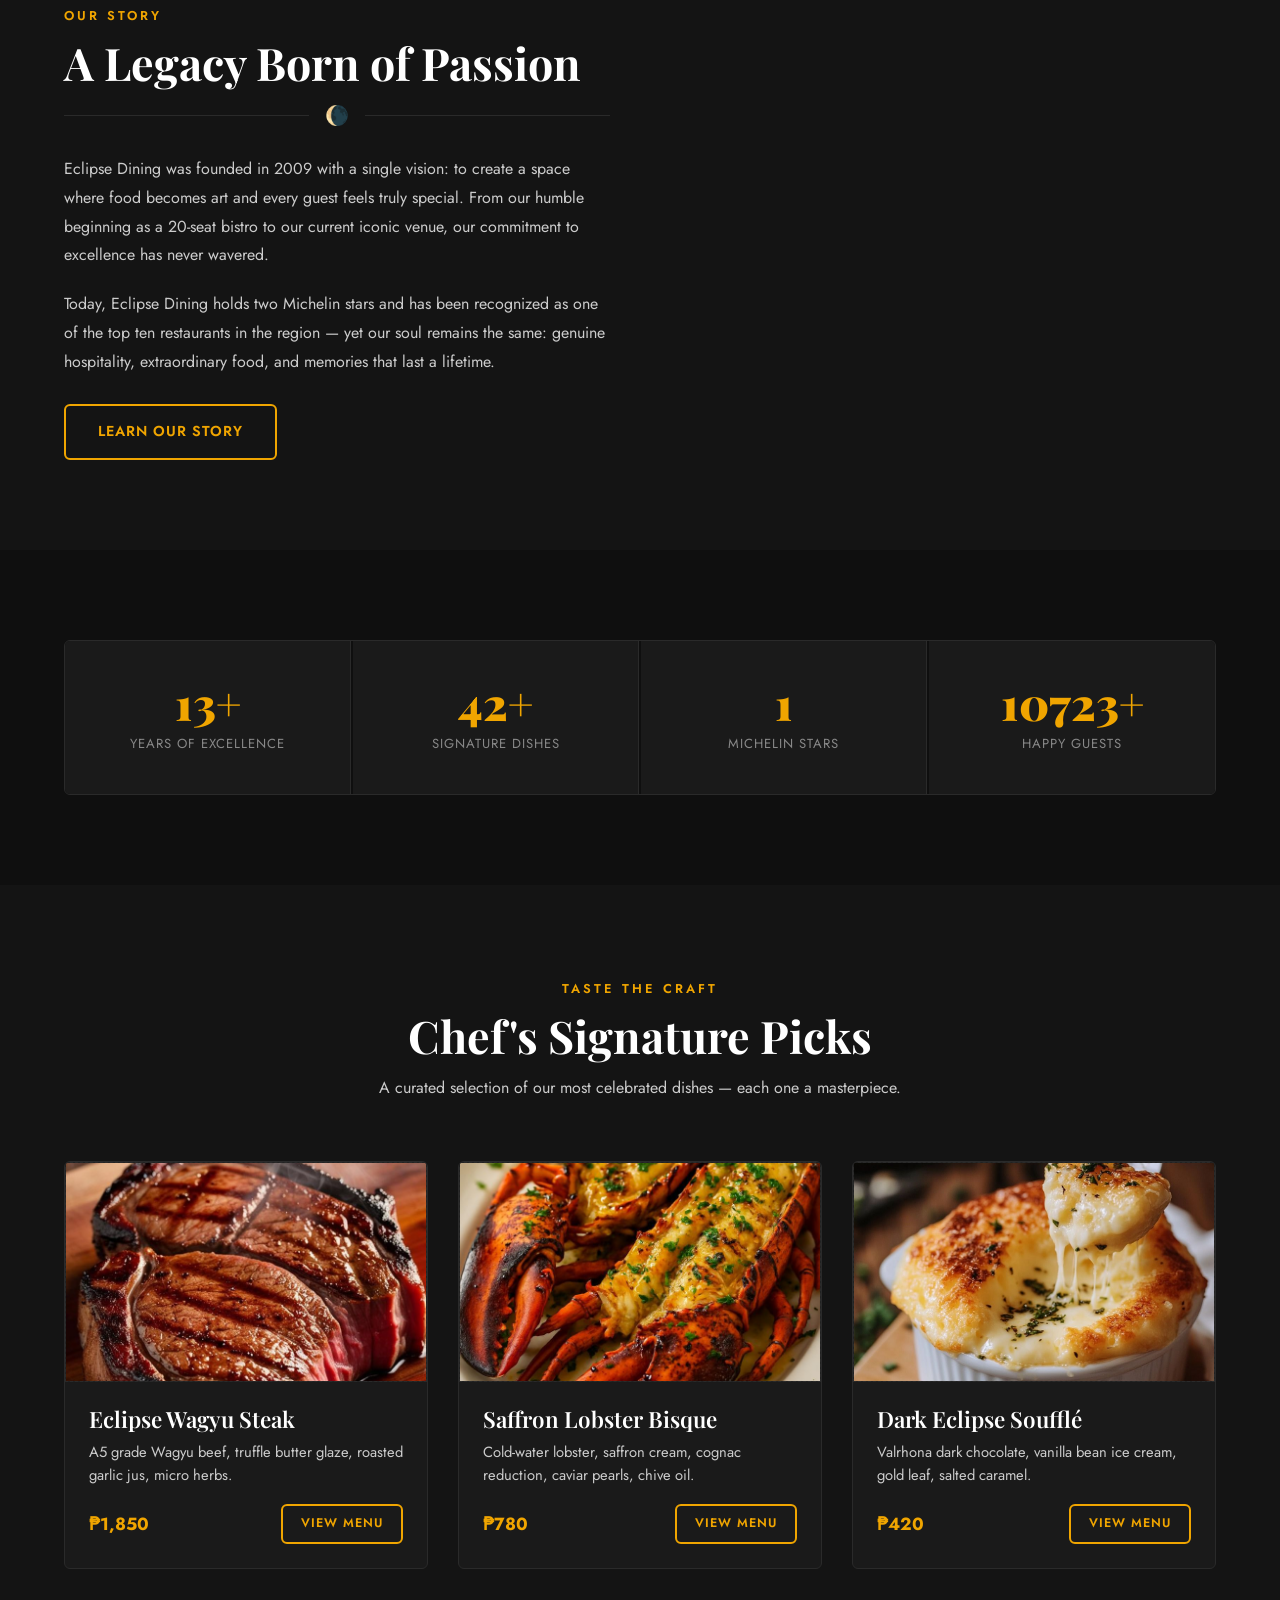
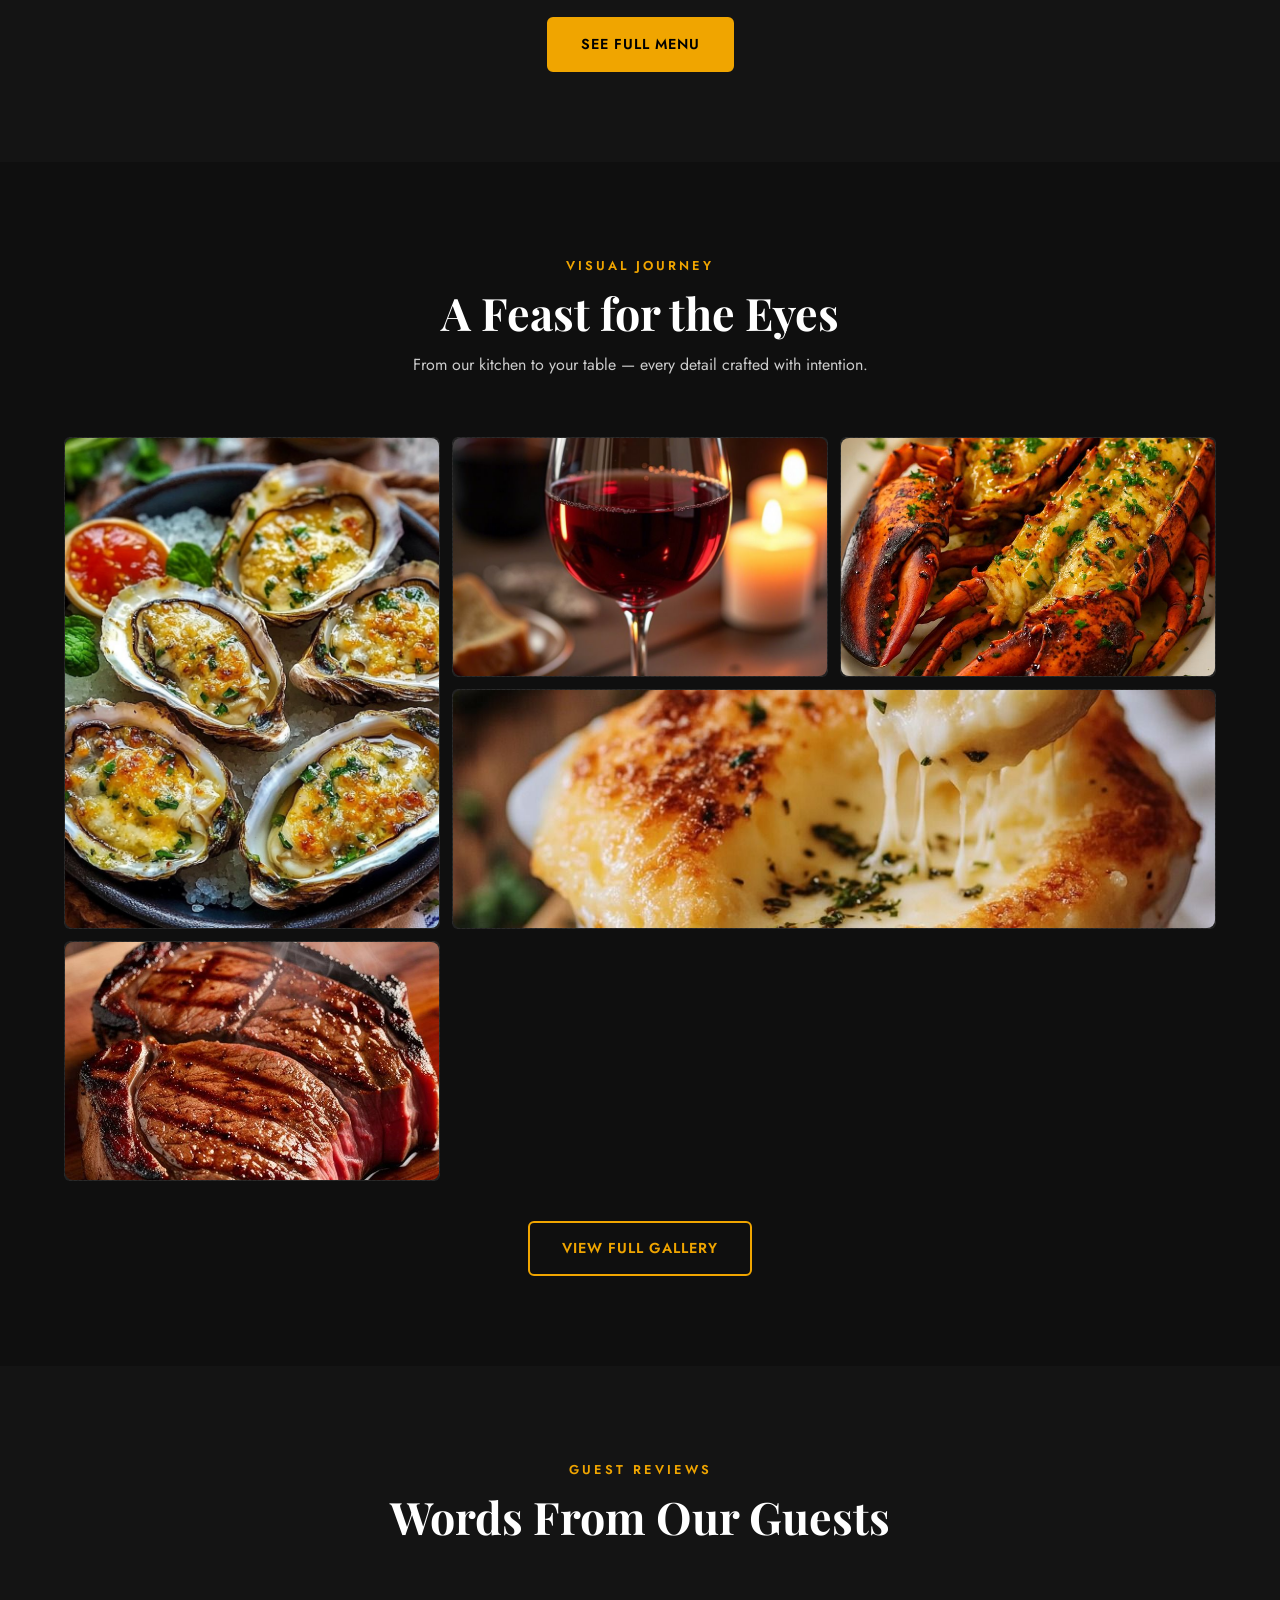
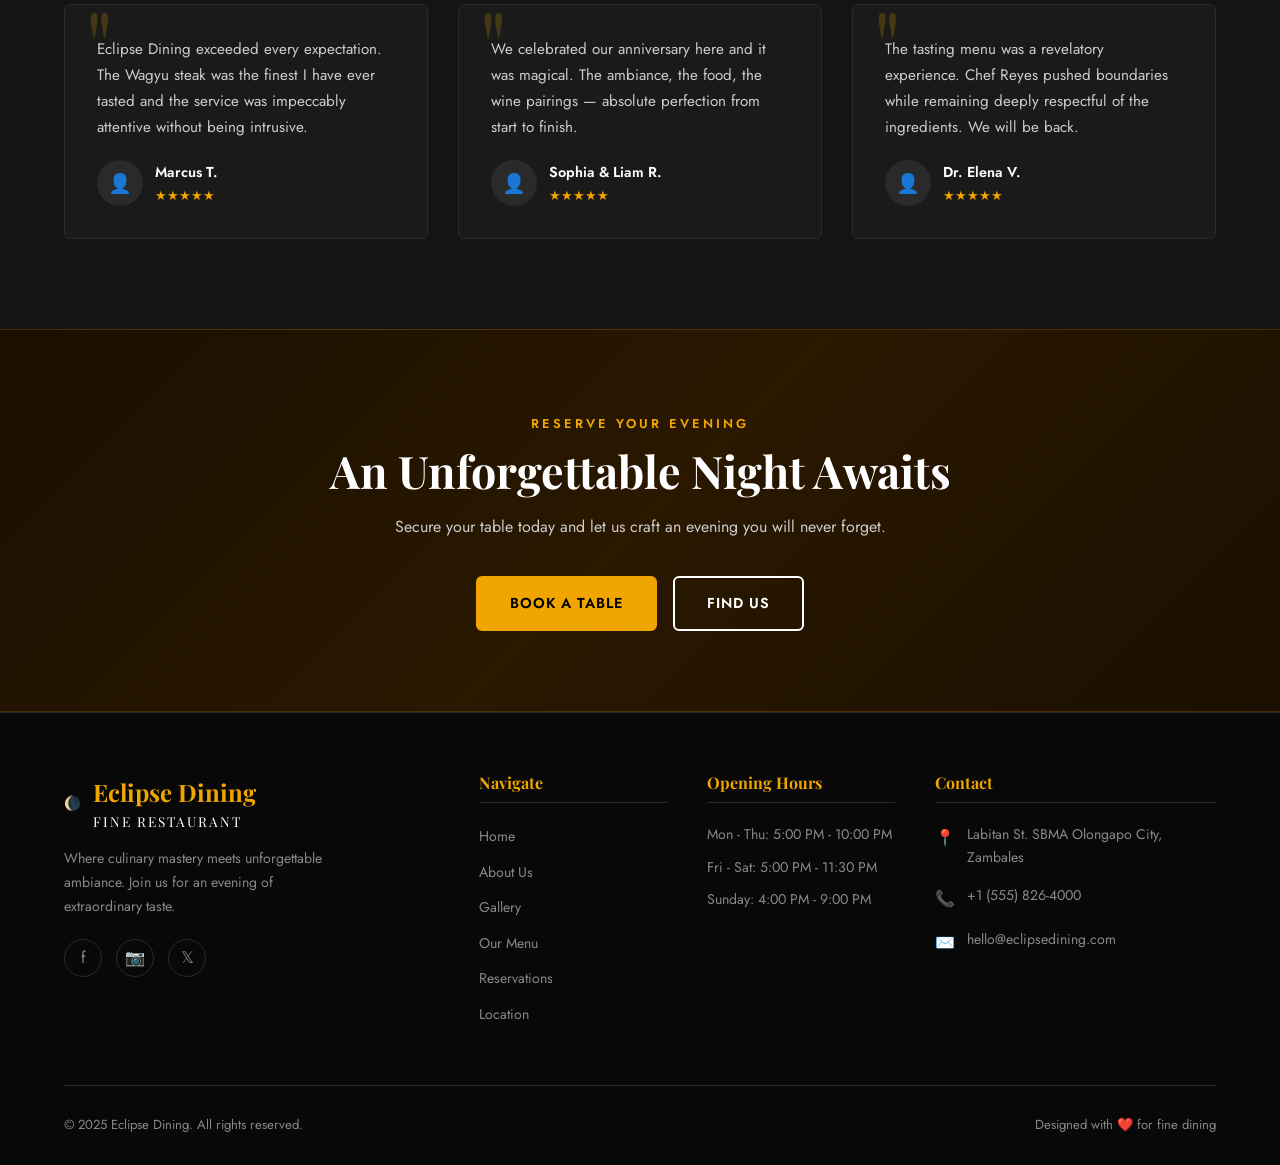
==== commit 9398f96f: "Add files via upload" ====
--- a/index.html
+++ b/index.html
@@ -3,15 +3,15 @@
 <head>
   <meta charset="UTF-8" />
   <meta name="viewport" content="width=device-width, initial-scale=1.0" />
-  <title>Eclipse Dining 🌔 Fine Dining Experience</title>
+  <title>Eclipse Dining — Fine Dining Experience</title>
   <link rel="stylesheet" href="style.css" />
 </head>
 <body>
 
-  <!-- â”€â”€ NAVBAR â”€â”€ -->
+  <!-- -- NAVBAR -- -->
   <nav class="navbar">
     <div class="nav-logo">
-      <span class="nav-logo-icon">🌔</span>
+      <span class="nav-logo-icon">🌘</span>
       <div>
         Eclipse Dining
         <span>Fine Restaurant</span>
@@ -41,9 +41,9 @@
     <a href="location.html">Location & Hours</a>
   </div>
 
-  <!-- â”€â”€ HERO â”€â”€ -->
+  <!-- -- HERO -- -->
   <section class="hero">
-    <div class="hero-bg-placeholder">🌔</div>
+    <div class="hero-bg-placeholder">🌘</div>
     <div class="hero-bg"></div>
     <div class="container">
       <div class="hero-content">
@@ -56,7 +56,7 @@
         <p>
           Indulge in an extraordinary culinary journey at Eclipse Dining.
           Handcrafted dishes, rare ingredients, and an ambiance that transcends
-          the ordinary â€” every visit is an occasion.
+          the ordinary — every visit is an occasion.
         </p>
         <div class="hero-btns">
           <a href="reservation.html" class="btn btn-primary">Book a Table</a>
@@ -72,7 +72,7 @@
     </div>
   </section>
 
-  <!-- â”€â”€ WHY CHOOSE US â”€â”€ -->
+  <!-- -- WHY CHOOSE US -- -->
   <section class="section">
     <div class="container">
       <div class="section-header">
@@ -82,37 +82,37 @@
       </div>
       <div class="grid-4">
         <div class="feature-box fade-in" data-delay="0">
-          <div class="feature-icon">ðŸ‘¨â€ðŸ³</div>
+          <div class="feature-icon">👨‍🍳</div>
           <h3>Master Chefs</h3>
           <p>Our culinary team trained across three continents, bringing world-class technique to every plate.</p>
         </div>
         <div class="feature-box fade-in" data-delay="100">
-          <div class="feature-icon">ðŸŒ¿</div>
+          <div class="feature-icon">🌿</div>
           <h3>Fresh Ingredients</h3>
           <p>Sourced daily from local farms and trusted suppliers. No compromise on freshness or quality.</p>
         </div>
         <div class="feature-box fade-in" data-delay="200">
-          <div class="feature-icon">ðŸ·</div>
+          <div class="feature-icon">🍷</div>
           <h3>Curated Wine List</h3>
           <p>Over 120 selections from award-winning vineyards paired perfectly with our seasonal menu.</p>
         </div>
         <div class="feature-box fade-in" data-delay="300">
-          <div class="feature-icon">âœ¨</div>
+          <div class="feature-icon">✨</div>
           <h3>Elegant Ambiance</h3>
-          <p>A setting designed to impress â€” intimate lighting, refined dÃ©cor, and flawless service.</p>
-        </div>
-      </div>
-    </div>
-  </section>
-
-  <!-- â”€â”€ ABOUT STRIP â”€â”€ -->
+          <p>A setting designed to impress — intimate lighting, refined decor, and flawless service.</p>
+        </div>
+      </div>
+    </div>
+  </section>
+
+  <!-- -- ABOUT STRIP -- -->
   <section class="section section-alt">
     <div class="container">
       <div class="grid-2">
         <div class="fade-in" data-delay="150">
           <span class="section-tag">Our Story</span>
           <h2>A Legacy Born of Passion</h2>
-          <div class="divider"><div class="divider-line"></div><div class="divider-icon">ðŸŒ˜</div><div class="divider-line"></div></div>
+          <div class="divider"><div class="divider-line"></div><div class="divider-icon">🌘</div><div class="divider-line"></div></div>
           <p style="color:var(--text-light);margin-bottom:20px;line-height:1.8;">
             Eclipse Dining was founded in 2009 with a single vision: to create a space where food
             becomes art and every guest feels truly special. From our humble beginning as a 20-seat
@@ -120,7 +120,7 @@
           </p>
           <p style="color:var(--text-light);margin-bottom:28px;line-height:1.8;">
             Today, Eclipse Dining holds two Michelin stars and has been recognized as one of the
-            top ten restaurants in the region â€” yet our soul remains the same: genuine hospitality,
+            top ten restaurants in the region — yet our soul remains the same: genuine hospitality,
             extraordinary food, and memories that last a lifetime.
           </p>
           <a href="about.html" class="btn btn-accent-outline">Learn Our Story</a>
@@ -129,7 +129,7 @@
     </div>
   </section>
 
-  <!-- â”€â”€ STATS â”€â”€ -->
+  <!-- -- STATS -- -->
   <section class="section">
     <div class="container">
       <div class="stats-row">
@@ -153,13 +153,13 @@
     </div>
   </section>
 
-  <!-- â”€â”€ FEATURED MENU â”€â”€ -->
+  <!-- -- FEATURED MENU -- -->
   <section class="section section-alt">
     <div class="container">
       <div class="section-header">
         <span class="section-tag">Taste the Craft</span>
         <h2>Chef's Signature Picks</h2>
-        <p>A curated selection of our most celebrated dishes â€” each one a masterpiece.</p>
+        <p>A curated selection of our most celebrated dishes — each one a masterpiece.</p>
       </div>
       <div class="grid-3">
         <!-- Card 1 -->
@@ -198,11 +198,11 @@
         <div class="card fade-in" data-delay="200">
           <div class="card-img">
             <div class="img-placeholder">
-              <img src="Images/souffle.jpg" alt="Chocolate soufflÃ©" style="width:100%;height:100%;object-fit:cover;" />
+              <img src="Images/souffle.jpg" alt="Chocolate soufflé" style="width:100%;height:100%;object-fit:cover;" />
             </div>
           </div>
           <div class="card-body">
-            <h3>Dark Eclipse SoufflÃ©</h3>
+            <h3>Dark Eclipse Soufflé</h3>
             <p>Valrhona dark chocolate, vanilla bean ice cream, gold leaf, salted caramel.</p>
             <div style="display:flex;justify-content:space-between;align-items:center;margin-top:16px;">
               <span style="color:var(--accent);font-weight:700;font-size:1.1rem;">₱420</span>
@@ -217,13 +217,13 @@
     </div>
   </section>
 
-  <!-- â”€â”€ GALLERY PREVIEW â”€â”€ -->
+  <!-- -- GALLERY PREVIEW -- -->
   <section class="section">
     <div class="container">
       <div class="section-header">
         <span class="section-tag">Visual Journey</span>
         <h2>A Feast for the Eyes</h2>
-        <p>From our kitchen to your table â€” every detail crafted with intention.</p>
+        <p>From our kitchen to your table — every detail crafted with intention.</p>
       </div>
       <div class="gallery-grid">
         <div class="gallery-item tall">
@@ -263,7 +263,7 @@
     </div>
   </section>
 
-  <!-- â”€â”€ TESTIMONIALS â”€â”€ -->
+  <!-- -- TESTIMONIALS -- -->
   <section class="section section-alt">
     <div class="container">
       <div class="section-header">
@@ -280,20 +280,20 @@
             <div class="testimonial-avatar">👤</div>
             <div>
               <div class="testimonial-name">Marcus T.</div>
-              <div class="testimonial-stars">⭐⭐⭐</div>
+              <div class="testimonial-stars">★★★★★</div>
             </div>
           </div>
         </div>
         <div class="testimonial-card fade-in" data-delay="100">
           <p class="testimonial-text">
             We celebrated our anniversary here and it was magical. The ambiance, the food,
-            the wine pairings â€” absolute perfection from start to finish.
+            the wine pairings — absolute perfection from start to finish.
           </p>
           <div class="testimonial-author">
             <div class="testimonial-avatar">👤</div>
             <div>
               <div class="testimonial-name">Sophia & Liam R.</div>
-              <div class="testimonial-stars">⭐</div>
+              <div class="testimonial-stars">★★★★★</div>
             </div>
           </div>
         </div>
@@ -306,15 +306,15 @@
             <div class="testimonial-avatar">👤</div>
             <div>
               <div class="testimonial-name">Dr. Elena V.</div>
-              <div class="testimonial-stars">⭐⭐⭐</div>
-            </div>
-          </div>
-        </div>
-      </div>
-    </div>
-  </section>
-
-  <!-- â”€â”€ CTA BANNER â”€â”€ -->
+              <div class="testimonial-stars">★★★★★</div>
+            </div>
+          </div>
+        </div>
+      </div>
+    </div>
+  </section>
+
+  <!-- -- CTA BANNER -- -->
   <section class="cta-banner">
     <div class="container">
       <span class="section-tag">Reserve Your Evening</span>
@@ -327,20 +327,20 @@
     </div>
   </section>
 
-  <!-- â”€â”€ FOOTER â”€â”€ -->
+  <!-- FOOTER -->
   <footer class="footer">
     <div class="container">
       <div class="footer-grid">
         <div class="footer-brand">
           <div class="nav-logo" style="margin-bottom:0;">
-            <span class="nav-logo-icon">ðŸŒ˜</span>
+            <span class="nav-logo-icon">🌘</span>
             <div>Eclipse Dining<span>Fine Restaurant</span></div>
           </div>
           <p>Where culinary mastery meets unforgettable ambiance. Join us for an evening of extraordinary taste.</p>
           <div class="social-links" style="margin-top:20px;">
             <a class="social-link" href="#" title="Facebook">f</a>
-            <a class="social-link" href="#" title="Instagram">ðŸ“·</a>
-            <a class="social-link" href="#" title="Twitter">ð•</a>
+            <a class="social-link" href="#" title="Instagram">📷</a>
+            <a class="social-link" href="#" title="Twitter">𝕏</a>
           </div>
         </div>
         <div class="footer-col">
@@ -357,9 +357,9 @@
         <div class="footer-col">
           <h4>Opening Hours</h4>
           <ul>
-            <li style="color:var(--text-muted);font-size:0.88rem;margin-bottom:10px;">Mon â€“ Thu: 5:00 PM â€“ 10:00 PM</li>
-            <li style="color:var(--text-muted);font-size:0.88rem;margin-bottom:10px;">Fri â€“ Sat: 5:00 PM â€“ 11:30 PM</li>
-            <li style="color:var(--text-muted);font-size:0.88rem;margin-bottom:10px;">Sunday: 4:00 PM â€“ 9:00 PM</li>
+            <li style="color:var(--text-muted);font-size:0.88rem;margin-bottom:10px;">Mon - Thu: 5:00 PM - 10:00 PM</li>
+            <li style="color:var(--text-muted);font-size:0.88rem;margin-bottom:10px;">Fri - Sat: 5:00 PM - 11:30 PM</li>
+            <li style="color:var(--text-muted);font-size:0.88rem;margin-bottom:10px;">Sunday: 4:00 PM - 9:00 PM</li>
           </ul>
         </div>
         <div class="footer-col">
@@ -385,7 +385,7 @@
     </div>
   </footer>
 
-  <button class="back-to-top" title="Back to top">â†‘</button>
+  <button class="back-to-top" title="Back to top">↑</button>
   <script src="main.js"></script>
 </body>
 </html>
